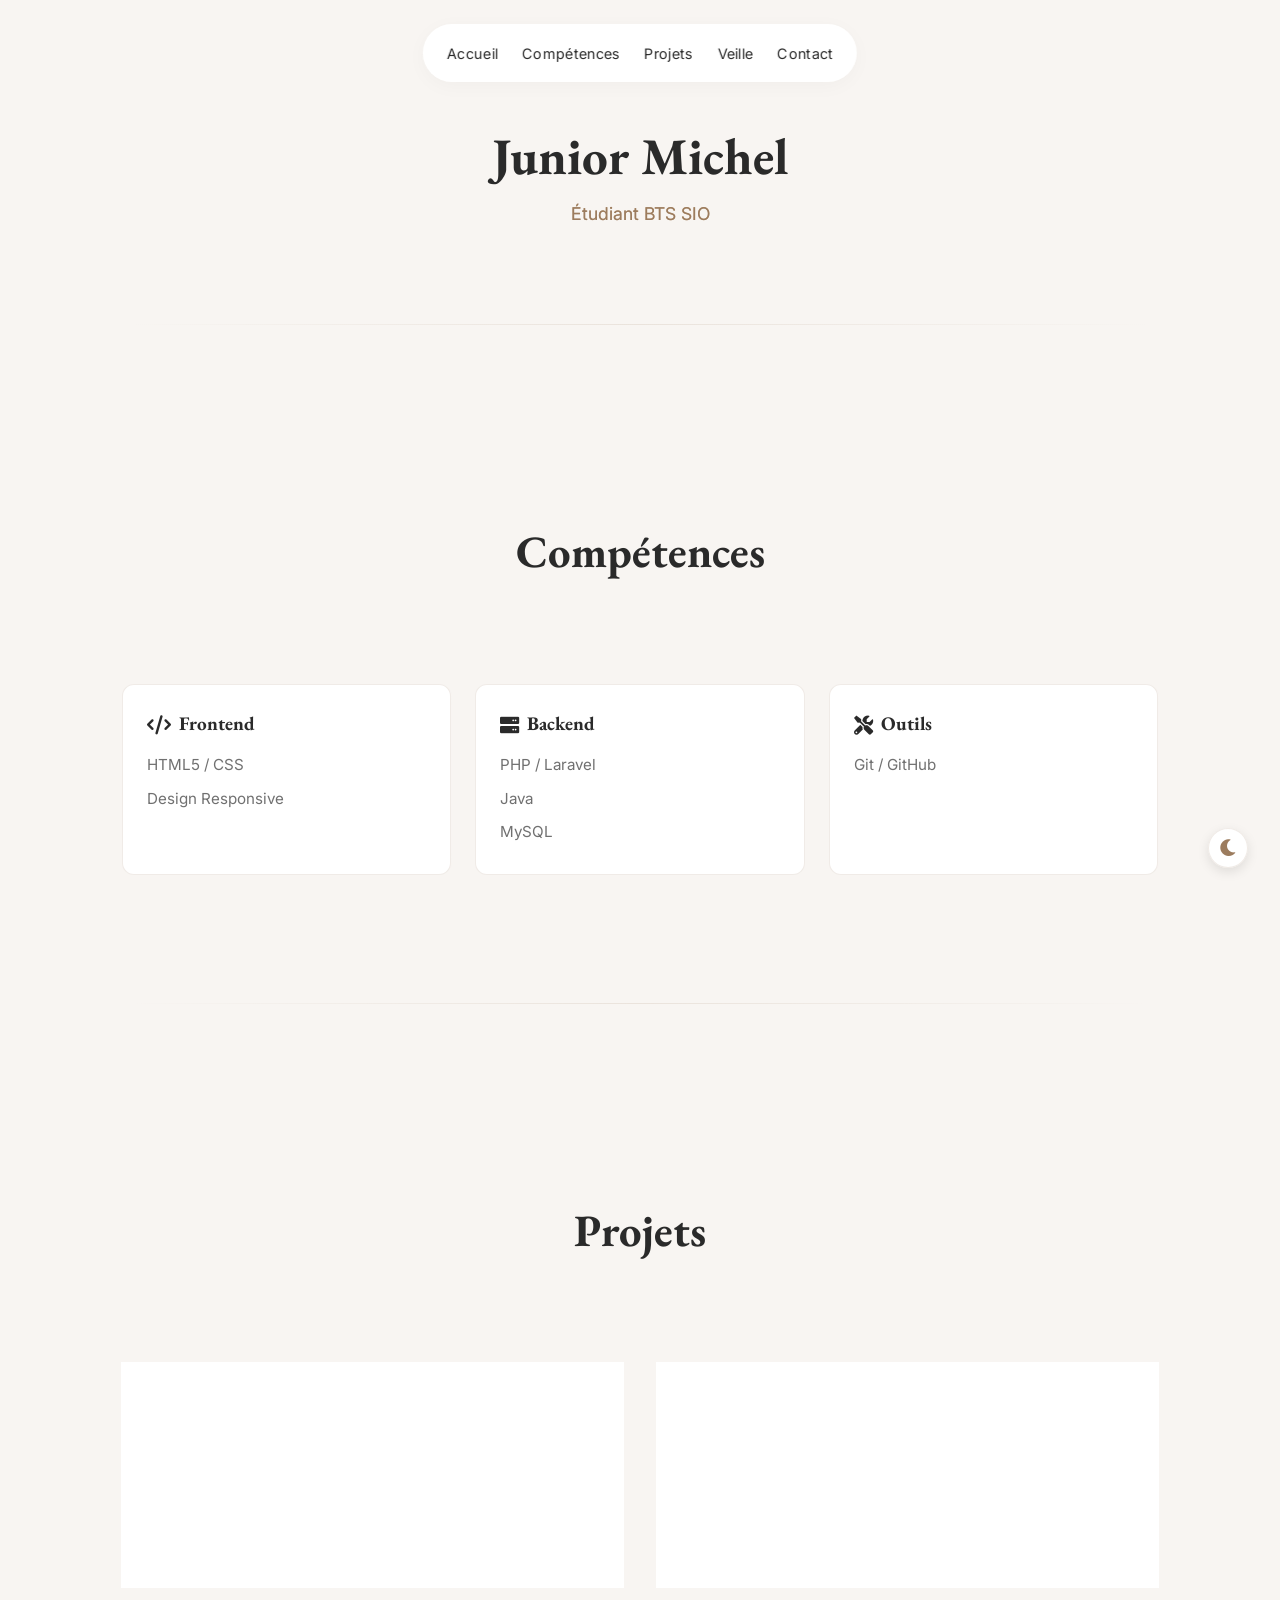
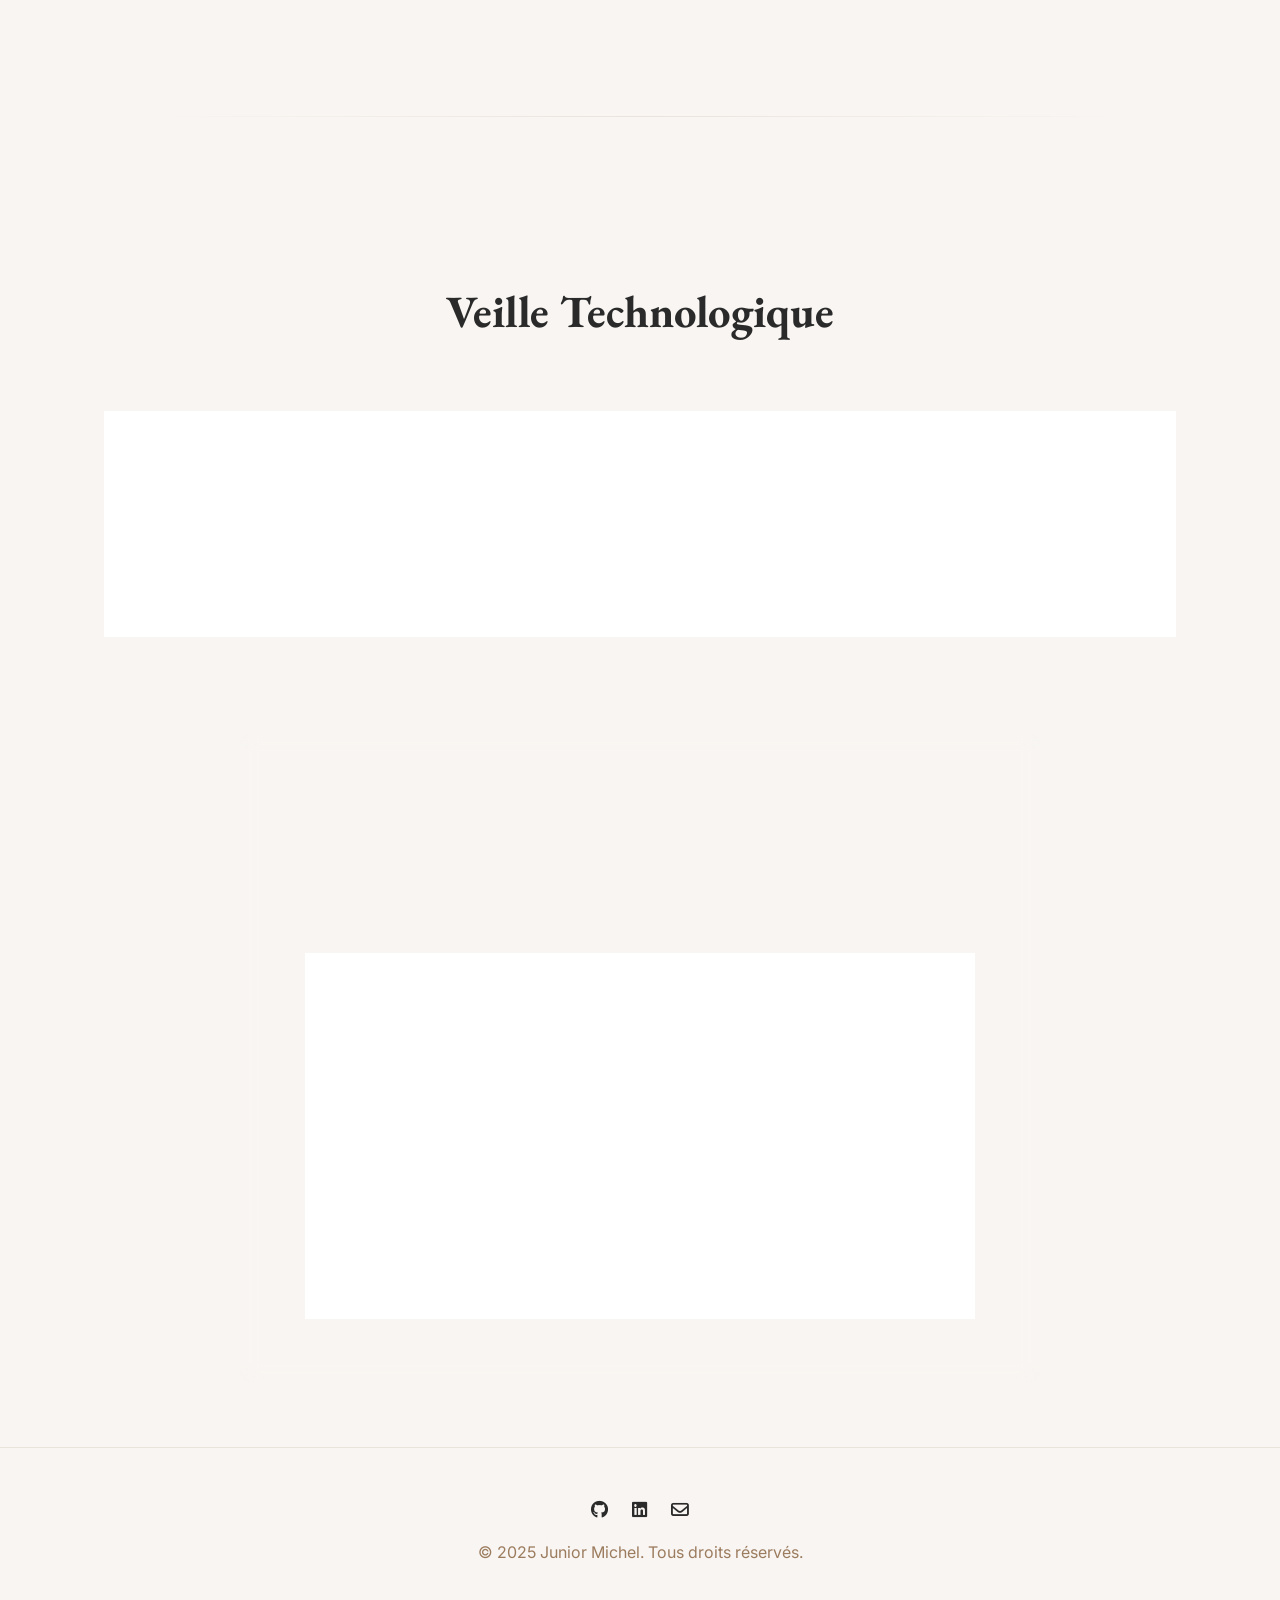
==== index.html @ 9a203e96 "amelioration mode sombre, contact et envoie de mail foncitonnel avec formspree" ====
<!DOCTYPE html>
<html lang="fr" data-theme="light">
<head>
  <meta charset="UTF-8">
  <meta name="viewport" content="width=device-width, initial-scale=1.0">
  <title>Junior Michel | Portfolio</title>
  <link href="https://fonts.googleapis.com/css2?family=EB+Garamond:wght@400;600&family=Inter:wght@300;400;600&display=swap" rel="stylesheet">
  <link rel="stylesheet" href="https://cdnjs.cloudflare.com/ajax/libs/font-awesome/6.0.0/css/all.min.css">
  <link rel="stylesheet" href="styles.css">
</head>
<body>
  <button class="theme-toggle" onclick="toggleTheme()"> <!-- dark mode -->
    <i class="fas fa-moon"></i>
  </button>

  <nav class="nav-glass">
    <a href="#accueil">Accueil</a>
    <a href="#competences">Compétences</a>
    <a href="#projets">Projets</a>
    <a href="#veille">Veille
    </a>
    <a href="#contact">Contact</a>
  </nav>

  <section class="hero" id="accueil">
    <h1 class="hero-title">Junior Michel</h1>
    <p class="hero-subtitle">Étudiant BTS SIO</p>
  </section>

  <section id="competences">
    <h2 class="section-title">Compétences</h2>

    <div class="skills-grid">
      <div class="skill-card">
        <h3 class="skill-title"><i class="fas fa-code"></i> Frontend</h3>
        <ul class="skill-items">
          <li class="skill-item">HTML5 / CSS</li>
          
          <li class="skill-item">Design Responsive</li>
        </ul>
      </div>
      <div class="skill-card">
        <h3 class="skill-title"><i class="fas fa-server"></i> Backend</h3>
        <ul class="skill-items">
          <li class="skill-item">PHP / Laravel</li>
          <li class="skill-item">Java</li>
          <li class="skill-item">MySQL</li>
        </ul>
      </div>
      <div class="skill-card">
        <h3 class="skill-title"><i class="fas fa-tools"></i> Outils</h3>
        <ul class="skill-items">
          <li class="skill-item">Git / GitHub</li>
          <!-- <li class="skill-item">Figma</li> -->
          
        </ul>
      </div>
    </div>
  </section>

  <section id="projets">
    <h2 class="section-title">Projets</h2>

    <div class="projects-grid">
      <div class="project-card">
        <div class="project-header">
          <span class="project-number">01</span>
          <div class="project-tags">
            <span class="project-tag">Java</span>
            <span class="project-tag">MySQL</span>
          </div>
        </div>
        <h3 class="project-title">Gestion de Stock</h3>
        <p class="project-description">Application desktop avec interface moderne pour la gestion d'inventaire, incluant un système de reporting.</p>
      </div>
      <div class="project-card">
        <div class="project-header">
          <span class="project-number">02</span>
          <div class="project-tags">
            <span class="project-tag">Laravel</span>
            <span class="project-tag">PHP</span>
            <span class="project-tag">MySQL</span>
          </div>
        </div>
        <h3 class="project-title">Plateforme E-commerce</h3>
        <p class="project-description">Solution complète avec backoffice administrateur, système de paiement et gestion des commandes.</p>
      </div>
    </div>
  </section>

  <section id="veille">
    <h2 class="section-title">Veille Technologique</h2>
    <div class="veille-grid">
      <div class="veille-card">
        <div class="veille-header">
          <span class="veille-category">IA</span>
          <span class="veille-date">15/06/2024</span>
        </div>
        <h3 class="veille-title">L'évolution des IA génératives</h3>
        <p class="project-description">Analyse des dernières avancées...</p>
        <a href="veille.html" class="veille-link">Lire l'article →</a>
      </div>
    </div>
  </section>

  <section class="contact-section" id="contact">
    <h2>Contactez-moi</h2>
    <p>Si vous souhaitez simplement échanger ou poser une question, n'hésitez pas à m'envoyer un message. Je vous répondrai avec plaisir.</p>
    <div class="contact-form">
      <form id="myForm" action="https://formspree.io/f/xrbelnwk" method="POST">
        <div class="form-group">
          <input type="text" name="name" class="form-input" placeholder="Nom complet" required>
        </div>
        <div class="form-group">
          <input type="email" name="_replyto" class="form-input" placeholder="Adresse email" required>
        </div>
        <div class="form-group">
          <textarea class="form-input" name="message" rows="4" placeholder="Votre message" required></textarea>
        </div>
        <input type="hidden" name="_subject" value="Nouveau message depuis le portfolio">
        <button type="submit" class="submit-btn">Envoyer le message</button>
      </form>
      <div id="form-status" class="form-status"></div>
    </div>
  </section>

  <footer>
    <div class="social-links">
      <a href="#"><i class="fab fa-github"></i></a>
      <a href="#"><i class="fab fa-linkedin"></i></a>
      <a href="#"><i class="far fa-envelope"></i></a>
    </div>
    <p style="color: var(--accent); margin-top: 1rem;">&copy; 2025 Junior Michel. Tous droits réservés.</p>
  </footer>

  <script>
    // Gestion du thème
    function toggleTheme() {
      const html = document.documentElement;
      const theme = html.getAttribute('data-theme') === 'dark' ? 'light' : 'dark';
      html.setAttribute('data-theme', theme);
      localStorage.setItem('theme', theme);
      const icon = document.querySelector('.theme-toggle i');
      icon.className = theme === 'dark' ? 'fas fa-sun' : 'fas fa-moon';
    }

    function loadTheme() {
      const savedTheme = localStorage.getItem('theme') || 'light';
      const prefersDark = window.matchMedia('(prefers-color-scheme: dark)').matches;
      const theme = savedTheme || (prefersDark ? 'dark' : 'light');
      document.documentElement.setAttribute('data-theme', theme);
      const icon = document.querySelector('.theme-toggle i');
      icon.className = theme === 'dark' ? 'fas fa-sun' : 'fas fa-moon';
    }

    loadTheme();

    // Animations au scroll
    const observer = new IntersectionObserver((entries) => {
      entries.forEach(entry => {
        if (entry.isIntersecting) {
          entry.target.style.opacity = 1;
          entry.target.style.transform = 'translateY(0)';
        }
      });
    });

    document.querySelectorAll('.skill-card, .project-card').forEach((el) => {
      el.style.opacity = 0;
      el.style.transform = 'translateY(20px)';
      el.style.transition = 'all 0.4s ease-out';
      observer.observe(el);
    });

    // Navigation fluide
    document.querySelectorAll('a[href^="#"]').forEach(anchor => {
      anchor.addEventListener('click', function (e) {
        e.preventDefault();
        document.querySelector(this.getAttribute('href')).scrollIntoView({
          behavior: 'smooth'
        });
      });
    });


    // Mail 
    const form = document.getElementById('myForm');
    const formStatus = document.getElementById('form-status');

    form.addEventListener('submit', async (e) => {
      e.preventDefault();
      
      const submitBtn = form.querySelector('button[type="submit"]');
      submitBtn.disabled = true;
      submitBtn.textContent = 'Envoi en cours...';

      try {
        const response = await fetch(form.action, {
          method: 'POST',
          body: new FormData(form),
          headers: {
            'Accept': 'application/json'
          }
        });

        if (response.ok) {
          form.reset();
          formStatus.textContent = 'Message envoyé avec succès !';
          formStatus.classList.add('success');
          setTimeout(() => formStatus.classList.remove('success'), 3000);
        } else {
          throw new Error('Erreur lors de l\'envoi');
        }
      } catch (error) {
        formStatus.textContent = 'Une erreur est survenue. Veuillez réessayer.';
        formStatus.classList.add('error');
        setTimeout(() => formStatus.classList.remove('error'), 3000);
      } finally {
        submitBtn.disabled = false;
        submitBtn.textContent = 'Envoyer le message';
      }
    });
  </script>
</body>
</html>
---- styles.css ----
/* ======================= */
/*      Variables          */
/* ======================= */
:root {
    /* Light Theme révisé */
    --bg: #f8f5f2;                   /* Fond plus chaud */
    --text: #2a2a2a;                 /* Texte plus contrasté */
    --accent: #9c7c5e;               /* Accent plus profond */
    --secondary: #4a6fa5;            /* Nouvelle couleur secondaire */
    --card-bg: rgba(255, 255, 255, 0.98); /* Fond plus opaque */
    --border: rgba(156, 124, 94, 0.15); /* Bordures accent */
    
    --text-muted: rgba(51, 51, 51, 0.7);  /* Texte atténué */

    /* Nouveaux dégradés basés sur vos couleurs */
    --accent-light: #d4b999; /* +20% luminosité */
    --accent-dark: #9c7c5e;  /* -20% luminosité */
    --bg-gradient-light: linear-gradient(145deg, #FAF9F7 0%, #f3f0eb 100%);
    --bg-gradient-dark: linear-gradient(145deg, #1C1C1C 0%, #242424 100%);
    
    /* Dark Theme */
    --bg-dark: #121212;
    --text-dark: #f0f0f0;
    --accent-dark: #ffb300;          /* Or plus vibrant */
    --secondary-dark: #26a69a;       /* Teal pour contraste */
    --card-bg-dark: rgba(30, 30, 30, 0.98);
    --border-dark: rgba(255, 179, 0, 0.15);

    --text-muted-dark: rgba(245, 245, 245, 0.7);
  }

  [data-theme="dark"] {
    --bg: var(--bg-dark);
    --text: var(--text-dark);
    --accent: var(--accent-dark);
    --card-bg: var(--card-bg-dark);
    --border: var(--border-dark);
    --text-muted: var(--text-muted-dark);

    --accent-light: #ffb733; /* Variation claire pour le dark mode */
  --accent-dark: #c68500;  /* Variation foncée pour le dark mode */
  }

  * {
    margin: 0;
    padding: 0;
    box-sizing: border-box;
    transition: background 0.3s ease, color 0.2s ease, border 0.3s ease;
  }

  body {
    background: var(--bg);
    color: var(--text);
    font-family: 'Inter', sans-serif;
    line-height: 1.6;
  }

  /* Amélioration des cartes et formulaires */
  .skill-card, .project-card, .contact-form {
    background: var(--card-bg);
    border: 1px solid var(--border);
    backdrop-filter: blur(12px);
    position: relative;
    overflow: hidden;
  }

  .skill-card::before, .project-card::before {
    content: '';
    position: absolute;
    top: 0;
    left: -100%;
    width: 200%;
    height: 100%;
    background: linear-gradient(90deg, transparent, rgba(255, 255, 255, 0.05), transparent);
    transition: 0.6s;
    z-index: 1;
  }

  .skill-card:hover::before, .project-card:hover::before {
    left: 100%;
  }

  /* Navigation */
  .nav-glass {
    background: linear-gradient(
      135deg, 
      rgba(255, 255, 255, 0.95) 0%, 
      rgba(245, 243, 240, 0.95) 100%
    );
    
    position: fixed;
    top: 1.5rem;
    left: 50%;
    transform: translateX(-50%);
    padding: 0.8rem 1.5rem;
    background: var(--card-bg);
    backdrop-filter: blur(20px);  /* Blur renforcé */
    border-radius: 50px;
    z-index: 1000;
    box-shadow: 0 4px 20px rgba(0, 0, 0, 0.03);
    border: 1px solid rgba(var(--accent-rgb), 0.1);
    display: flex;
    gap: 1.5rem;

  }

  [data-theme="dark"] .nav-glass {
  background: linear-gradient(
    135deg, 
    rgba(40, 40, 40, 0.95) 0%, 
    rgba(30, 30, 30, 0.95) 100%
  );
}

  .nav-glass a {
    color: var(--text);
    text-decoration: none;
    font-size: 0.9rem;
    letter-spacing: 0.3px;
    padding: 0.3rem 0;
    position: relative;
  }

  .nav-glass a::after {
    content: '';
    position: absolute;
    bottom: 0;
    left: 0;
    width: 0;
    height: 1px;
    background: var(--accent);
    transition: width 0.3s ease;
  }

  .nav-glass a:hover::after {
    width: 100%;
  }

  /* Theme Toggle */
  .theme-toggle {
    position: fixed;
    bottom: 2rem;
    right: 2rem;
    width: 40px;
    height: 40px;
    border-radius: 50%;
    background: var(--card-bg);
    border: 1px solid var(--border);
    cursor: pointer;
    display: flex;
    align-items: center;
    justify-content: center;
    box-shadow: 0 4px 12px rgba(0, 0, 0, 0.1);
    z-index: 1000;
    backdrop-filter: blur(5px);  /* Blur sur le bouton */
  }

  .theme-toggle i {
    font-size: 1.2rem;
    color: var(--accent);
  }

  /* Hero Section */
  .hero {
    padding: 8rem 5% 4rem;
    text-align: center;
    max-width: 1200px;
    margin: 0 auto;
  }

  .hero-title {
    font-family: 'EB Garamond', serif;
    font-size: 3.2rem;
    margin-bottom: 1rem;
    line-height: 1.1;
    color: var(--text);
  }

  .hero-subtitle {

    background: linear-gradient(45deg, var(--accent), var(--accent-light));
    -webkit-background-clip: text;
    background-clip: text;
    color: transparent;

    font-size: 1.1rem;
    color: var(--accent);
    max-width: 600px;
    margin: 0 auto 2rem;
  }

  /* Skills Grid */
  .skills-grid {
    display: grid;
    grid-template-columns: repeat(auto-fit, minmax(200px, 1fr));
    gap: 1.5rem;
    padding: 2rem 5%;
    max-width: 1200px;
    margin: 0 auto;
  }

  .skill-card {
    padding: 1.5rem;
    border-radius: 12px;
    transition: transform 0.2s ease;
    z-index: 2;
  }

  .skill-card:hover {
    transform: translateY(-3px);
  }

  .skill-title {
    font-family: 'EB Garamond', serif;
    font-size: 1.2rem;
    margin-bottom: 0.5rem;
    display: flex;
    align-items: center;
    gap: 0.5rem;
    color: var(--text);
    position: relative;
    z-index: 2;
  }

  .skill-items {
    list-style: none;
    padding-left: 0;
  }

  .skill-item {
    font-size: 0.95rem;
    padding: 0.3rem 0;
    color: var(--text-muted);
    position: relative;
    z-index: 2;
  }

  /* Projects Grid */
  .projects-grid {
    display: grid;
    grid-template-columns: repeat(auto-fit, minmax(280px, 1fr));
    gap: 2rem;
    padding: 2rem 5%;
    max-width: 1200px;
    margin: 0 auto;
  }

  .project-card {
    border-radius: 16px;
    padding: 2rem;
    transition: transform 0.3s ease;
    z-index: 2;
  }

  .project-card:hover {
    transform: translateY(-5px);
    box-shadow: 5px 5px 15px rgba(var(--accent-rgb), 0.08),
    -5px -5px 15px rgba(255, 255, 255, 0.1);
  }

  [data-theme="dark"] .project-card:hover {
    box-shadow: 5px 5px 15px rgba(0, 0, 0, 0.3),
               -5px -5px 15px rgba(255, 255, 255, 0.05);
  }

  .project-header {
    display: flex;
    justify-content: space-between;
    align-items: center;
    margin-bottom: 1rem;
    position: relative;
    z-index: 2;
  }

  .project-number {
    font-family: 'EB Garamond', serif;
    font-size: 1.2rem;
    color: var(--accent);
  }

  .project-title {
    font-family: 'EB Garamond', serif;
    font-size: 1.4rem;
    margin-bottom: 0.5rem;
    color: var(--text);
    position: relative;
    z-index: 2;
  }

  .project-description {
    font-size: 0.95rem;
    color: var(--text-muted);
    margin-bottom: 1rem;
    line-height: 1.7;
    position: relative;
    z-index: 2;
  }

  .project-tags {
    display: flex;
    flex-wrap: wrap;
    gap: 0.5rem;
    position: relative;
    z-index: 2;
  }

  .project-tag {
    background: linear-gradient(
    to right,
    rgba(var(--accent-rgb), 0.1),
    rgba(var(--accent-rgb), 0.05)
  );
    color: var(--accent);
    padding: 0.3rem 0.8rem;
    border-radius: 20px;
    font-size: 0.8rem;
    border: 1px solid var(--border);
  }

  /* Bordure dégradée pour les projets */
  .project-card::after {
    content: '';
    position: absolute;
    inset: 0;
    border-radius: 16px;
    padding: 1px;
    background: linear-gradient(45deg, transparent, var(--accent), var(--accent-light), transparent);
    animation: gradientFlow 8s linear infinite;
    -webkit-mask: linear-gradient(#fff 0 0) content-box, linear-gradient(#fff 0 0);
    mask: linear-gradient(#fff 0 0) content-box, linear-gradient(#fff 0 0);
    -webkit-mask-composite: xor;
    mask-composite: exclude;
    pointer-events: none;
    z-index: 1;
  }

  /* Section Contact améliorée avec effet de blur supplémentaire */
  .contact-section {
    background: linear-gradient(
    145deg,
    rgba(var(--accent-rgb), 0.03),
    rgba(255, 255, 255, 0.1)
  );

    position: relative; /* Nécessaire pour le pseudo-élément */
    padding: 4rem 5%;
    max-width: 800px;
    margin: 2rem auto;
    text-align: center;
    border-radius: 12px;
    backdrop-filter: blur(8px);
    box-shadow: 0 8px 20px rgba(0, 0, 0, 0.1);
  }

  [data-theme="dark"] .contact-section {
    background: linear-gradient(
      145deg,
      rgba(var(--accent-rgb), 0.05),
      rgba(0, 0, 0, 0.1)
    );
  }
  
  /* Fond et bordure adaptés au mode clair */
  .contact-section {
    background: linear-gradient(135deg, rgba(250,249,247,0.8), rgba(250,249,247,0.5));
    border: 1px solid var(--border);
  }
  
  /* Surcharge pour le mode sombre */
  [data-theme="dark"] .contact-section {
    background: linear-gradient(135deg, rgba(28,28,28,0.8), rgba(28,28,28,0.5));
    border: 1px solid var(--border);
  }
  
  /* Pseudo-élément pour ajouter un effet de blur dynamique sur la section Contact */
  .contact-section::before {
    content: "";
    position: absolute;
    top: 0;
    left: 0;
    right: 0;
    bottom: 0;
    border-radius: inherit;
    background: linear-gradient(135deg, rgba(255,255,255,0.1), rgba(0,0,0,0.1));
    backdrop-filter: blur(4px);
    pointer-events: none;
    z-index: -1;
    animation: gradientAnimation 10s ease infinite;
  }
  
  @keyframes gradientFlow {
    0% { background-position: 0% 50%; }
    50% { background-position: 100% 50%; }
    100% { background-position: 0% 50%; }
  }

  @keyframes gradientAnimation {
    0% { background-position: 0% 50%; }
    50% { background-position: 100% 50%; }
    100% { background-position: 0% 50%; }
  }

  .contact-section h2 {
    font-family: 'EB Garamond', serif;
    font-size: 2.2rem;
    margin-bottom: 1rem;
    color: var(--text);
  }

  .contact-section p {
    font-size: 1rem;
    margin-bottom: 2rem;
    color: var(--text-muted);
  }

  .contact-form {
    padding: 2rem;
    border-radius: 12px;
  }

  .form-group {
    margin-bottom: 1.5rem;
  }

  .form-input {
    width: 100%;
    padding: 0.8rem;
    border: 1px solid var(--border);
    border-radius: 8px;
    font-size: 0.9rem;
    background: var(--bg);
    color: var(--text);
    transition: all 0.2s ease;
  }

  .form-input:focus {
    outline: none;
    border-color: var(--accent);
    box-shadow: 0 0 0 2px rgba(184, 159, 123, 0.1);
  }

  .submit-btn {
    color: var(--bg);
    padding: 0.8rem 2rem;
    border: none;
    border-radius: 25px;
    cursor: pointer;
    transition: all 0.3s ease;
  }

  .submit-btn:hover {
    background: var(--accent);
    transform: translateY(-2px);
    filter: brightness(1.1);
  }

  /* Footer */
  footer {
    padding: 3rem 5%;
    text-align: center;
    border-top: 1px solid var(--border);
    margin-top: 4rem;
  }

  .social-links {
    display: flex;
    justify-content: center;
    gap: 1.5rem;
    margin-bottom: 1rem;
  }

  .social-links a {
    color: var(--text);
    font-size: 1.1rem;
    transition: color 0.2s ease;
  }

  .social-links a:hover {
    color: var(--accent);
  }

  @media (max-width: 768px) {
    .hero-title {
      font-size: 2.5rem;
    }
    .nav-glass {
      padding: 0.6rem 1.2rem;
      gap: 1rem;
    }
    .skills-grid {
      grid-template-columns: 1fr;
    }

    
  }

  /* === Veille Technologique === */
#veille {
  padding: 4rem 5%;
  max-width: 1200px;
  margin: 0 auto;
}

.veille-grid {
  display: grid;
  grid-template-columns: repeat(auto-fit, minmax(300px, 1fr));
  gap: 2rem;
  margin-top: 2rem;
}

.veille-card {
  background: var(--card-bg);
  border-radius: 16px;
  padding: 1.5rem;
  border: 1px solid var(--border);
  backdrop-filter: blur(12px);
  transition: all 0.3s ease;
  position: relative;
  overflow: hidden;
}

.veille-card::before {
  content: '';
  position: absolute;
  top: 0;
  left: -100%;
  width: 200%;
  height: 100%;
  background: linear-gradient(
    90deg,
    transparent,
    rgba(255, 255, 255, 0.05),
    transparent
  );
  transition: 0.6s;
  z-index: 1;
}

.veille-card:hover::before {
  left: 100%;
}

.veille-card:hover {
  transform: translateY(-5px);
  box-shadow: 0 10px 30px rgba(0, 0, 0, 0.15);
}

.veille-header {
  display: flex;
  justify-content: space-between;
  align-items: center;
  margin-bottom: 1rem;
  position: relative;
  z-index: 2;
}

.veille-category {
  background: rgba(184, 159, 123, 0.1);
  color: var(--accent);
  padding: 0.3rem 0.8rem;
  border-radius: 20px;
  font-size: 0.8rem;
  border: 1px solid var(--border);
}

.veille-date {
  font-size: 0.9rem;
  color: var(--text-muted);
}

.veille-title {
  font-family: 'EB Garamond', serif;
  font-size: 1.4rem;
  margin-bottom: 0.5rem;
  color: var(--text);
}

.veille-link {
  color: var(--accent);
  text-decoration: none;
  display: inline-block;
  margin-top: 1rem;
  font-weight: 500;
  transition: all 0.2s ease;
}

.veille-link:hover {
  transform: translateX(5px);
}

/* Différences subtiles avec les projets */
.veille-card {
  border-left: 3px solid var(--accent); /* Ligne d'accentuation */
}

.veille-card::after {
  content: '📚';
  position: absolute;
  bottom: 1rem;
  right: 1rem;
  opacity: 0.3; /* Augmentation de l'opacité */
  font-size: 2rem; /* Taille augmentée */
  transition: opacity 0.3s ease; /* Animation ajoutée */
}

.veille-card:hover::after {
  opacity: 1; /* Effet au survol */
}


/* Démarcations subtiles */
section {
  padding: 6rem 5%;
  position: relative;
}

section + section::before {
  content: '';
  position: absolute;
  top: 0;
  left: 50%;
  transform: translateX(-50%);
  width: 80%;
  height: 1px;
  background: linear-gradient(
    to right,
    transparent,
    var(--border),
    transparent
  );
}


/* Titres de section centrés */
.section-title {
  font-family: 'EB Garamond', serif;
  font-size: 2.8rem;
  text-align: center;
  margin: 6rem auto 4rem; /* Centrage horizontal */
  width: fit-content; /* Largeur adaptée au contenu */
  position: relative;
  padding: 0 2rem;
  color: var(--text);
}

/* Effet de soulignement centré */
.section-title::after {
  content: '';
  position: absolute;
  bottom: -8px;
  left: 50%;
  transform: translateX(-50%); /* Centrage parfait */
  width: 0;
  height: 2px;
  background: var(--accent);
  transition: width 0.4s ease;
}

.section-title:hover::after {
  width: 100%;
}

/* Version mobile */
@media (max-width: 768px) {
  .section-title {
    font-size: 2.2rem;
    padding: 0 1rem;
    margin: 4rem auto 3rem; /* Ajustement mobile */
  }
}



.form-status {
  padding: 1rem;
  margin-top: 1rem;
  border-radius: 8px;
  display: none;
}

.form-status.success {
  display: block;
  background: rgba(46, 204, 113, 0.1);
  border: 1px solid #2ecc71;
  color: #2ecc71;
}

.form-status.error {
  display: block;
  background: rgba(231, 76, 60, 0.1);
  border: 1px solid #e74c3c;
  color: #e74c3c;
}
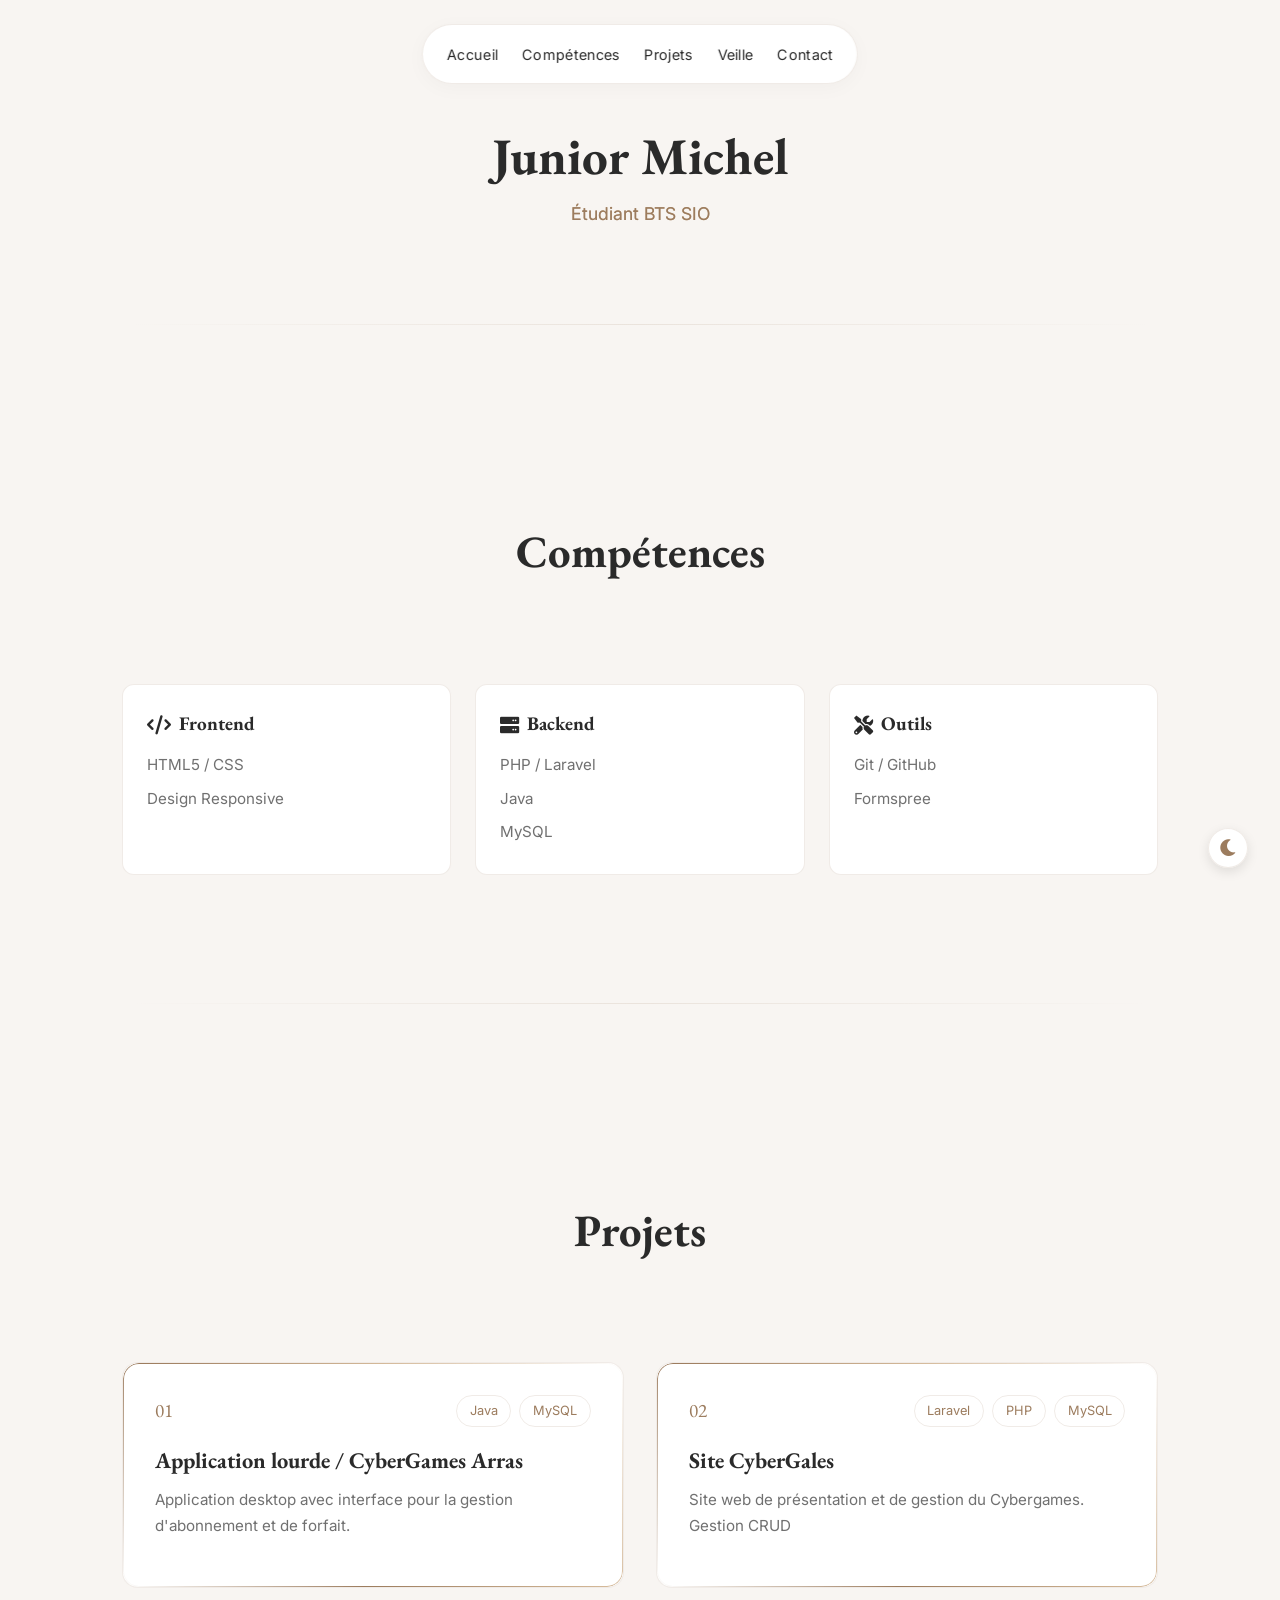
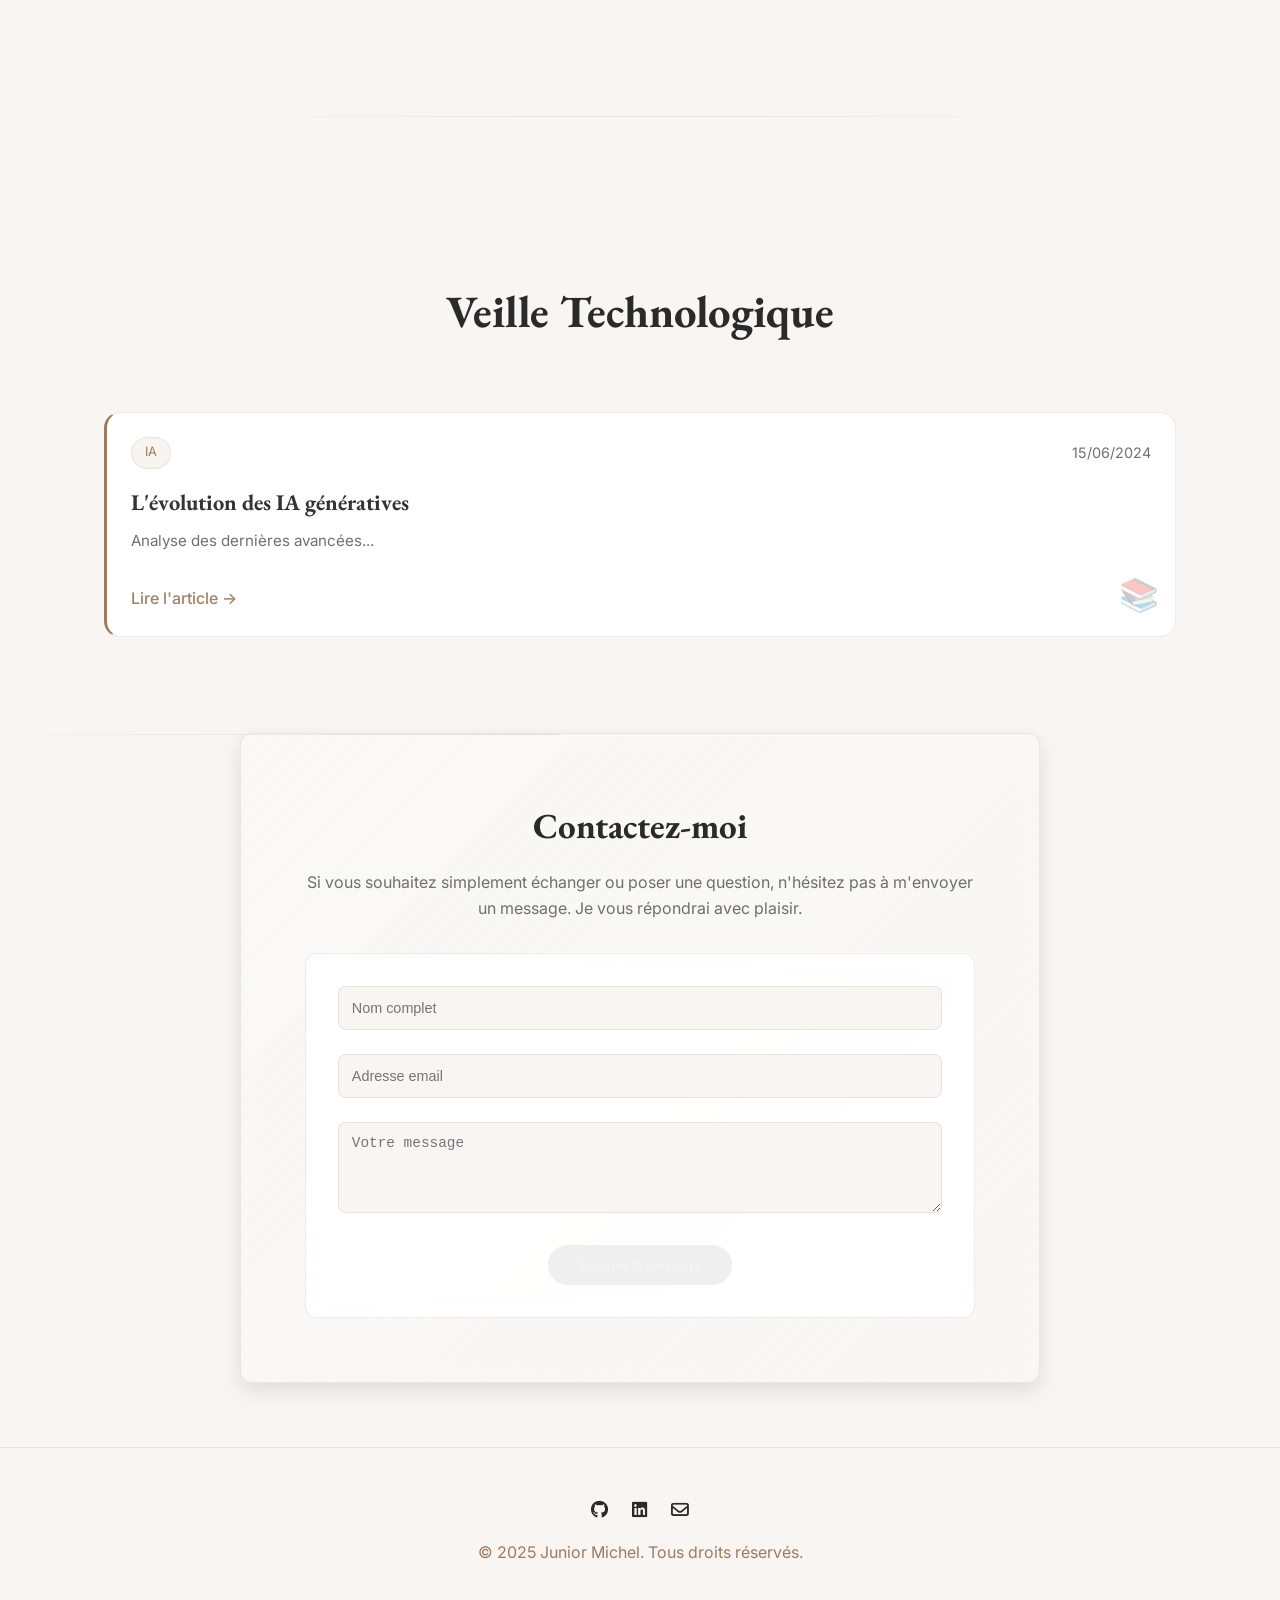
==== commit 3a4eaa1c: "creation blog, amelioration design, page veille amelioré, contact fonctionnelle 'déjà dis je crois'" ====
--- a/index.html
+++ b/index.html
@@ -6,7 +6,7 @@
   <title>Junior Michel | Portfolio</title>
   <link href="https://fonts.googleapis.com/css2?family=EB+Garamond:wght@400;600&family=Inter:wght@300;400;600&display=swap" rel="stylesheet">
   <link rel="stylesheet" href="https://cdnjs.cloudflare.com/ajax/libs/font-awesome/6.0.0/css/all.min.css">
-  <link rel="stylesheet" href="styles.css">
+  <link rel="stylesheet" href="styles/styles.css">
 </head>
 <body>
   <button class="theme-toggle" onclick="toggleTheme()"> <!-- dark mode -->
@@ -40,7 +40,7 @@
         </ul>
       </div>
       <div class="skill-card">
-        <h3 class="skill-title"><i class="fas fa-server"></i> Backend</h3>
+        <h3 class="skill-title"><i class="fas fa-server"></i>Backend</h3>
         <ul class="skill-items">
           <li class="skill-item">PHP / Laravel</li>
           <li class="skill-item">Java</li>
@@ -51,7 +51,7 @@
         <h3 class="skill-title"><i class="fas fa-tools"></i> Outils</h3>
         <ul class="skill-items">
           <li class="skill-item">Git / GitHub</li>
-          <!-- <li class="skill-item">Figma</li> -->
+          <li class="skill-item">Formspree</li> 
           
         </ul>
       </div>
@@ -70,8 +70,8 @@
             <span class="project-tag">MySQL</span>
           </div>
         </div>
-        <h3 class="project-title">Gestion de Stock</h3>
-        <p class="project-description">Application desktop avec interface moderne pour la gestion d'inventaire, incluant un système de reporting.</p>
+        <h3 class="project-title">Application lourde / CyberGames Arras</h3>
+        <p class="project-description">Application desktop avec interface pour la gestion d'abonnement et de forfait.</p>
       </div>
       <div class="project-card">
         <div class="project-header">
@@ -82,8 +82,8 @@
             <span class="project-tag">MySQL</span>
           </div>
         </div>
-        <h3 class="project-title">Plateforme E-commerce</h3>
-        <p class="project-description">Solution complète avec backoffice administrateur, système de paiement et gestion des commandes.</p>
+        <h3 class="project-title">Site CyberGales</h3>
+        <p class="project-description">Site web de présentation et de gestion du Cybergames. Gestion CRUD</p>
       </div>
     </div>
   </section>
--- a/styles/styles.css
+++ b/styles/styles.css
@@ -0,0 +1,693 @@
+/* ======================= */
+/*      Variables          */
+/* ======================= */
+:root {
+    /* Light Theme révisé */
+    --bg: #f8f5f2;                   /* Fond plus chaud */
+    --text: #2a2a2a;                 /* Texte plus contrasté */
+    --accent: #9c7c5e;               /* Accent plus profond */
+    --secondary: #4a6fa5;            /* Nouvelle couleur secondaire */
+    --card-bg: rgba(255, 255, 255, 0.98); /* Fond plus opaque */
+    --border: rgba(156, 124, 94, 0.15); /* Bordures accent */
+    
+    --text-muted: rgba(51, 51, 51, 0.7);  /* Texte atténué */
+
+    /* Nouveaux dégradés basés sur vos couleurs */
+    --accent-light: #d4b999; /* +20% luminosité */
+    --accent-dark: #9c7c5e;  /* -20% luminosité */
+    --bg-gradient-light: linear-gradient(145deg, #FAF9F7 0%, #f3f0eb 100%);
+    --bg-gradient-dark: linear-gradient(145deg, #1C1C1C 0%, #242424 100%);
+    
+    /* Dark Theme */
+    --bg-dark: #121212;
+    --text-dark: #f0f0f0;
+    --accent-dark: #ffb300;          /* Or plus vibrant */
+    --secondary-dark: #26a69a;       /* Teal pour contraste */
+    --card-bg-dark: rgba(30, 30, 30, 0.98);
+    --border-dark: rgba(255, 179, 0, 0.15);
+
+    --text-muted-dark: rgba(245, 245, 245, 0.7);
+  }
+
+  [data-theme="dark"] {
+    --bg: var(--bg-dark);
+    --text: var(--text-dark);
+    --accent: var(--accent-dark);
+    --card-bg: var(--card-bg-dark);
+    --border: var(--border-dark);
+    --text-muted: var(--text-muted-dark);
+
+    --accent-light: #ffb733; /* Variation claire pour le dark mode */
+  --accent-dark: #c68500;  /* Variation foncée pour le dark mode */
+  }
+
+  * {
+    margin: 0;
+    padding: 0;
+    box-sizing: border-box;
+    transition: background 0.3s ease, color 0.2s ease, border 0.3s ease;
+  }
+
+  body {
+    background: var(--bg);
+    color: var(--text);
+    font-family: 'Inter', sans-serif;
+    line-height: 1.6;
+  }
+
+  /* Amélioration des cartes et formulaires */
+  .skill-card, .project-card, .contact-form {
+    background: var(--card-bg);
+    border: 1px solid var(--border);
+    backdrop-filter: blur(12px);
+    position: relative;
+    overflow: hidden;
+  }
+
+  .skill-card::before, .project-card::before {
+    content: '';
+    position: absolute;
+    top: 0;
+    left: -100%;
+    width: 200%;
+    height: 100%;
+    background: linear-gradient(90deg, transparent, rgba(255, 255, 255, 0.05), transparent);
+    transition: 0.6s;
+    z-index: 1;
+  }
+
+  .skill-card:hover::before, .project-card:hover::before {
+    left: 100%;
+  }
+
+  /* Navigation */
+  .nav-glass {
+    background: linear-gradient(
+      135deg, 
+      rgba(255, 255, 255, 0.95) 0%, 
+      rgba(245, 243, 240, 0.95) 100%
+    );
+    
+    position: fixed;
+    top: 1.5rem;
+    left: 50%;
+    transform: translateX(-50%);
+    padding: 0.8rem 1.5rem;
+    background: var(--card-bg);
+    backdrop-filter: blur(20px);  /* Blur renforcé */
+    border-radius: 50px;
+    z-index: 1000;
+    box-shadow: 0 4px 20px rgba(0, 0, 0, 0.03);
+    border: 1px solid var(--border);
+    display: flex;
+    gap: 1.5rem;
+
+  }
+
+  [data-theme="dark"] .nav-glass {
+  background: linear-gradient(
+    135deg, 
+    rgba(40, 40, 40, 0.95) 0%, 
+    rgba(30, 30, 30, 0.95) 100%
+  );
+}
+
+  .nav-glass a {
+    color: var(--text);
+    text-decoration: none;
+    font-size: 0.9rem;
+    letter-spacing: 0.3px;
+    padding: 0.3rem 0;
+    position: relative;
+  }
+
+  .nav-glass a::after {
+    content: '';
+    position: absolute;
+    bottom: 0;
+    left: 0;
+    width: 0;
+    height: 1px;
+    background: var(--accent);
+    transition: width 0.3s ease;
+  }
+
+  .nav-glass a:hover::after {
+    width: 100%;
+  }
+
+  /* Theme Toggle */
+  .theme-toggle {
+    position: fixed;
+    bottom: 2rem;
+    right: 2rem;
+    width: 40px;
+    height: 40px;
+    border-radius: 50%;
+    background: var(--card-bg);
+    border: 1px solid var(--border);
+    cursor: pointer;
+    display: flex;
+    align-items: center;
+    justify-content: center;
+    box-shadow: 0 4px 12px rgba(0, 0, 0, 0.1);
+    z-index: 1000;
+    backdrop-filter: blur(5px);  /* Blur sur le bouton */
+  }
+
+  .theme-toggle i {
+    font-size: 1.2rem;
+    color: var(--accent);
+  }
+
+  /* Hero Section */
+  .hero {
+    padding: 8rem 5% 4rem;
+    text-align: center;
+    max-width: 1200px;
+    margin: 0 auto;
+  }
+
+  .hero-title {
+    font-family: 'EB Garamond', serif;
+    font-size: 3.2rem;
+    margin-bottom: 1rem;
+    line-height: 1.1;
+    color: var(--text);
+  }
+
+  .hero-subtitle {
+
+    background: linear-gradient(45deg, var(--accent), var(--accent-light));
+    -webkit-background-clip: text;
+    background-clip: text;
+    color: transparent;
+
+    font-size: 1.1rem;
+    color: var(--accent);
+    max-width: 600px;
+    margin: 0 auto 2rem;
+  }
+
+  /* Skills Grid */
+  .skills-grid {
+    display: grid;
+    grid-template-columns: repeat(auto-fit, minmax(200px, 1fr));
+    gap: 1.5rem;
+    padding: 2rem 5%;
+    max-width: 1200px;
+    margin: 0 auto;
+  }
+
+  .skill-card {
+    padding: 1.5rem;
+    border-radius: 12px;
+    transition: transform 0.2s ease;
+    z-index: 2;
+  }
+
+  .skill-card:hover {
+    transform: translateY(-3px);
+  }
+
+  .skill-title {
+    font-family: 'EB Garamond', serif;
+    font-size: 1.2rem;
+    margin-bottom: 0.5rem;
+    display: flex;
+    align-items: center;
+    gap: 0.5rem;
+    color: var(--text);
+    position: relative;
+    z-index: 2;
+  }
+
+  .skill-items {
+    list-style: none;
+    padding-left: 0;
+  }
+
+  .skill-item {
+    font-size: 0.95rem;
+    padding: 0.3rem 0;
+    color: var(--text-muted);
+    position: relative;
+    z-index: 2;
+  }
+
+  /* Projects Grid */
+  .projects-grid {
+    display: grid;
+    grid-template-columns: repeat(auto-fit, minmax(280px, 1fr));
+    gap: 2rem;
+    padding: 2rem 5%;
+    max-width: 1200px;
+    margin: 0 auto;
+  }
+
+  .project-card {
+    border-radius: 16px;
+    padding: 2rem;
+    transition: transform 0.3s ease;
+    z-index: 2;
+  }
+
+  .project-card:hover {
+    transform: translateY(-5px);
+    box-shadow: 5px 5px 15px rgba(var(--accent-rgb), 0.08),
+    -5px -5px 15px rgba(255, 255, 255, 0.1);
+  }
+
+  [data-theme="dark"] .project-card:hover {
+    box-shadow: 5px 5px 15px rgba(0, 0, 0, 0.3),
+               -5px -5px 15px rgba(255, 255, 255, 0.05);
+  }
+
+  .project-header {
+    display: flex;
+    justify-content: space-between;
+    align-items: center;
+    margin-bottom: 1rem;
+    position: relative;
+    z-index: 2;
+  }
+
+  .project-number {
+    font-family: 'EB Garamond', serif;
+    font-size: 1.2rem;
+    color: var(--accent);
+  }
+
+  .project-title {
+    font-family: 'EB Garamond', serif;
+    font-size: 1.4rem;
+    margin-bottom: 0.5rem;
+    color: var(--text);
+    position: relative;
+    z-index: 2;
+  }
+
+  .project-description {
+    font-size: 0.95rem;
+    color: var(--text-muted);
+    margin-bottom: 1rem;
+    line-height: 1.7;
+    position: relative;
+    z-index: 2;
+  }
+
+  .project-tags {
+    display: flex;
+    flex-wrap: wrap;
+    gap: 0.5rem;
+    position: relative;
+    z-index: 2;
+  }
+
+  .project-tag {
+    background: linear-gradient(
+    to right,
+    rgba(var(--accent-rgb), 0.1),
+    rgba(var(--accent-rgb), 0.05)
+  );
+    color: var(--accent);
+    padding: 0.3rem 0.8rem;
+    border-radius: 20px;
+    font-size: 0.8rem;
+    border: 1px solid var(--border);
+  }
+
+  /* Bordure dégradée pour les projets */
+  .project-card::after {
+    content: '';
+    position: absolute;
+    inset: 0;
+    border-radius: 16px;
+    padding: 1px;
+    background: linear-gradient(45deg, transparent, var(--accent), var(--accent-light), transparent);
+    animation: gradientFlow 8s linear infinite;
+    -webkit-mask: linear-gradient(#fff 0 0) content-box, linear-gradient(#fff 0 0);
+    mask: linear-gradient(#fff 0 0) content-box, linear-gradient(#fff 0 0);
+    -webkit-mask-composite: xor;
+    mask-composite: exclude;
+    pointer-events: none;
+    z-index: 1;
+  }
+
+  /* Section Contact améliorée avec effet de blur supplémentaire */
+  .contact-section {
+    background: linear-gradient(
+    145deg,
+    rgba(var(--accent-rgb), 0.03),
+    rgba(255, 255, 255, 0.1)
+  );
+
+    position: relative; /* Nécessaire pour le pseudo-élément */
+    padding: 4rem 5%;
+    max-width: 800px;
+    margin: 2rem auto;
+    text-align: center;
+    border-radius: 12px;
+    backdrop-filter: blur(8px);
+    box-shadow: 0 8px 20px rgba(0, 0, 0, 0.1);
+  }
+
+  [data-theme="dark"] .contact-section {
+    background: linear-gradient(
+      145deg,
+      rgba(var(--accent-rgb), 0.05),
+      rgba(0, 0, 0, 0.1)
+    );
+  }
+  
+  /* Fond et bordure adaptés au mode clair */
+  .contact-section {
+    background: linear-gradient(135deg, rgba(250,249,247,0.8), rgba(250,249,247,0.5));
+    border: 1px solid var(--border);
+  }
+  
+  /* Surcharge pour le mode sombre */
+  [data-theme="dark"] .contact-section {
+    background: linear-gradient(135deg, rgba(28,28,28,0.8), rgba(28,28,28,0.5));
+    border: 1px solid var(--border);
+  }
+  
+  /* Pseudo-élément pour ajouter un effet de blur dynamique sur la section Contact */
+  .contact-section::before {
+    content: "";
+    position: absolute;
+    top: 0;
+    left: 0;
+    right: 0;
+    bottom: 0;
+    border-radius: inherit;
+    background: linear-gradient(135deg, rgba(255,255,255,0.1), rgba(0,0,0,0.1));
+    backdrop-filter: blur(4px);
+    pointer-events: none;
+    z-index: -1;
+    animation: gradientAnimation 10s ease infinite;
+  }
+  
+  @keyframes gradientFlow {
+    0% { background-position: 0% 50%; }
+    50% { background-position: 100% 50%; }
+    100% { background-position: 0% 50%; }
+  }
+
+  @keyframes gradientAnimation {
+    0% { background-position: 0% 50%; }
+    50% { background-position: 100% 50%; }
+    100% { background-position: 0% 50%; }
+  }
+
+  .contact-section h2 {
+    font-family: 'EB Garamond', serif;
+    font-size: 2.2rem;
+    margin-bottom: 1rem;
+    color: var(--text);
+  }
+
+  .contact-section p {
+    font-size: 1rem;
+    margin-bottom: 2rem;
+    color: var(--text-muted);
+  }
+
+  .contact-form {
+    padding: 2rem;
+    border-radius: 12px;
+  }
+
+  .form-group {
+    margin-bottom: 1.5rem;
+  }
+
+  .form-input {
+    width: 100%;
+    padding: 0.8rem;
+    border: 1px solid var(--border);
+    border-radius: 8px;
+    font-size: 0.9rem;
+    background: var(--bg);
+    color: var(--text);
+    transition: all 0.2s ease;
+  }
+
+  .form-input:focus {
+    outline: none;
+    border-color: var(--accent);
+    box-shadow: 0 0 0 2px rgba(184, 159, 123, 0.1);
+  }
+
+  .submit-btn {
+    color: var(--bg);
+    padding: 0.8rem 2rem;
+    border: none;
+    border-radius: 25px;
+    cursor: pointer;
+    transition: all 0.3s ease;
+  }
+
+  .submit-btn:hover {
+    background: var(--accent);
+    transform: translateY(-2px);
+    filter: brightness(1.1);
+  }
+
+  /* Footer */
+  footer {
+    padding: 3rem 5%;
+    text-align: center;
+    border-top: 1px solid var(--border);
+    margin-top: 4rem;
+  }
+
+  .social-links {
+    display: flex;
+    justify-content: center;
+    gap: 1.5rem;
+    margin-bottom: 1rem;
+  }
+
+  .social-links a {
+    color: var(--text);
+    font-size: 1.1rem;
+    transition: color 0.2s ease;
+  }
+
+  .social-links a:hover {
+    color: var(--accent);
+  }
+
+  @media (max-width: 768px) {
+    .hero-title {
+      font-size: 2.5rem;
+    }
+    .nav-glass {
+      padding: 0.6rem 1.2rem;
+      gap: 1rem;
+    }
+    .skills-grid {
+      grid-template-columns: 1fr;
+    }
+
+    
+  }
+
+  /* === Veille Technologique === */
+#veille {
+  padding: 4rem 5%;
+  max-width: 1200px;
+  margin: 0 auto;
+}
+
+.veille-grid {
+  display: grid;
+  grid-template-columns: repeat(auto-fit, minmax(300px, 1fr));
+  gap: 2rem;
+  margin-top: 2rem;
+}
+
+.veille-card {
+  background: var(--card-bg);
+  border-radius: 16px;
+  padding: 1.5rem;
+  border: 1px solid var(--border);
+  backdrop-filter: blur(12px);
+  transition: all 0.3s ease;
+  position: relative;
+  overflow: hidden;
+}
+
+.veille-card::before {
+  content: '';
+  position: absolute;
+  top: 0;
+  left: -100%;
+  width: 200%;
+  height: 100%;
+  background: linear-gradient(
+    90deg,
+    transparent,
+    rgba(255, 255, 255, 0.05),
+    transparent
+  );
+  transition: 0.6s;
+  z-index: 1;
+}
+
+.veille-card:hover::before {
+  left: 100%;
+}
+
+.veille-card:hover {
+  transform: translateY(-5px);
+  box-shadow: 0 10px 30px rgba(0, 0, 0, 0.15);
+}
+
+.veille-header {
+  display: flex;
+  justify-content: space-between;
+  align-items: center;
+  margin-bottom: 1rem;
+  position: relative;
+  z-index: 2;
+}
+
+.veille-category {
+  background: rgba(184, 159, 123, 0.1);
+  color: var(--accent);
+  padding: 0.3rem 0.8rem;
+  border-radius: 20px;
+  font-size: 0.8rem;
+  border: 1px solid var(--border);
+}
+
+.veille-date {
+  font-size: 0.9rem;
+  color: var(--text-muted);
+}
+
+.veille-title {
+  font-family: 'EB Garamond', serif;
+  font-size: 1.4rem;
+  margin-bottom: 0.5rem;
+  color: var(--text);
+}
+
+.veille-link {
+  color: var(--accent);
+  text-decoration: none;
+  display: inline-block;
+  margin-top: 1rem;
+  font-weight: 500;
+  transition: all 0.2s ease;
+}
+
+.veille-link:hover {
+  transform: translateX(5px);
+}
+
+/* Différences subtiles avec les projets */
+.veille-card {
+  border-left: 3px solid var(--accent); /* Ligne d'accentuation */
+}
+
+.veille-card::after {
+  content: '📚';
+  position: absolute;
+  bottom: 1rem;
+  right: 1rem;
+  opacity: 0.3; /* Augmentation de l'opacité */
+  font-size: 2rem; /* Taille augmentée */
+  transition: opacity 0.3s ease; /* Animation ajoutée */
+}
+
+.veille-card:hover::after {
+  opacity: 1; /* Effet au survol */
+}
+
+
+/* Démarcations subtiles */
+section {
+  padding: 6rem 5%;
+  position: relative;
+}
+
+section + section::before {
+  content: '';
+  position: absolute;
+  top: 0;
+  left: 50%;
+  transform: translateX(-50%);
+  width: 80%;
+  height: 1px;
+  background: linear-gradient(
+    to right,
+    transparent,
+    var(--border),
+    transparent
+  );
+}
+
+
+/* Titres de section centrés */
+.section-title {
+  font-family: 'EB Garamond', serif;
+  font-size: 2.8rem;
+  text-align: center;
+  margin: 6rem auto 4rem; /* Centrage horizontal */
+  width: fit-content; /* Largeur adaptée au contenu */
+  position: relative;
+  padding: 0 2rem;
+  color: var(--text);
+}
+
+/* Effet de soulignement centré */
+.section-title::after {
+  content: '';
+  position: absolute;
+  bottom: -8px;
+  left: 50%;
+  transform: translateX(-50%); /* Centrage parfait */
+  width: 0;
+  height: 2px;
+  background: var(--accent);
+  transition: width 0.4s ease;
+}
+
+.section-title:hover::after {
+  width: 100%;
+}
+
+/* Version mobile */
+@media (max-width: 768px) {
+  .section-title {
+    font-size: 2.2rem;
+    padding: 0 1rem;
+    margin: 4rem auto 3rem; /* Ajustement mobile */
+  }
+}
+
+
+
+.form-status {
+  padding: 1rem;
+  margin-top: 1rem;
+  border-radius: 8px;
+  display: none;
+}
+
+.form-status.success {
+  display: block;
+  background: rgba(46, 204, 113, 0.1);
+  border: 1px solid #2ecc71;
+  color: #2ecc71;
+}
+
+.form-status.error {
+  display: block;
+  background: rgba(231, 76, 60, 0.1);
+  border: 1px solid #e74c3c;
+  color: #e74c3c;
+}
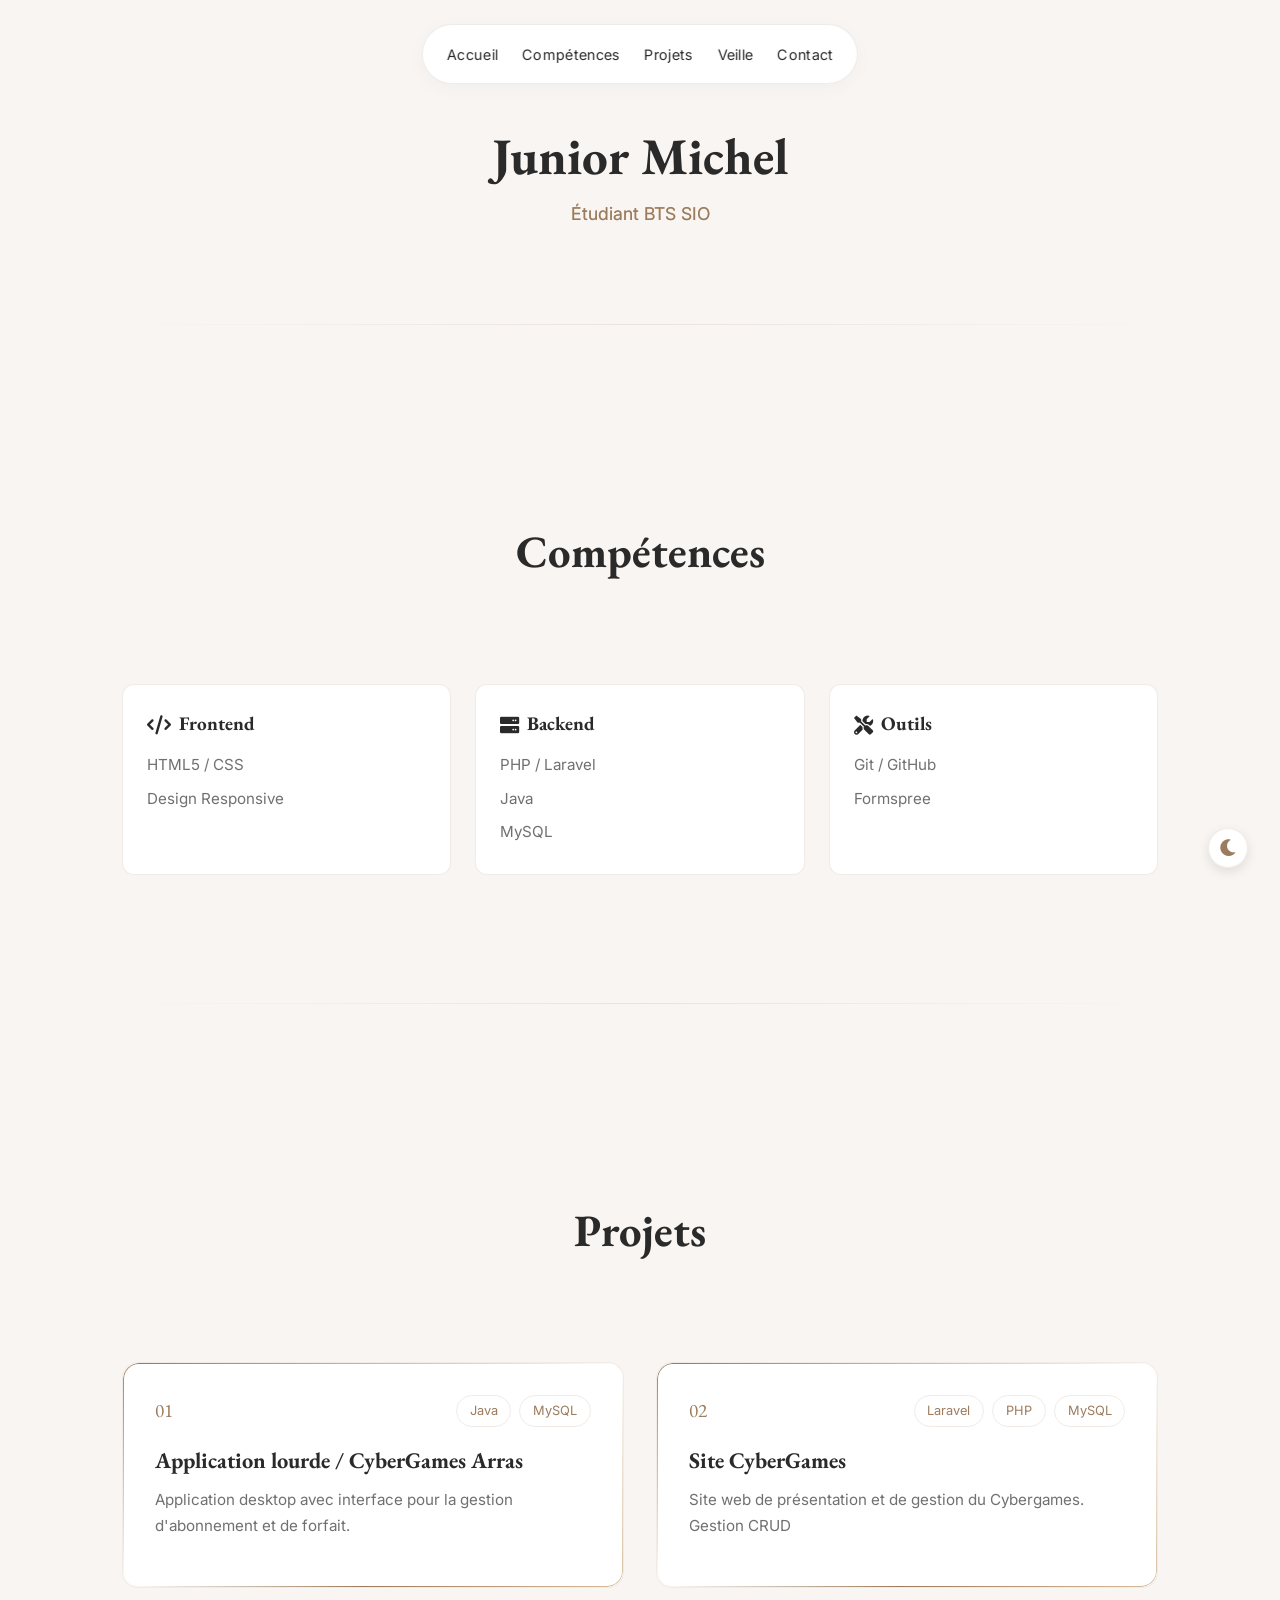
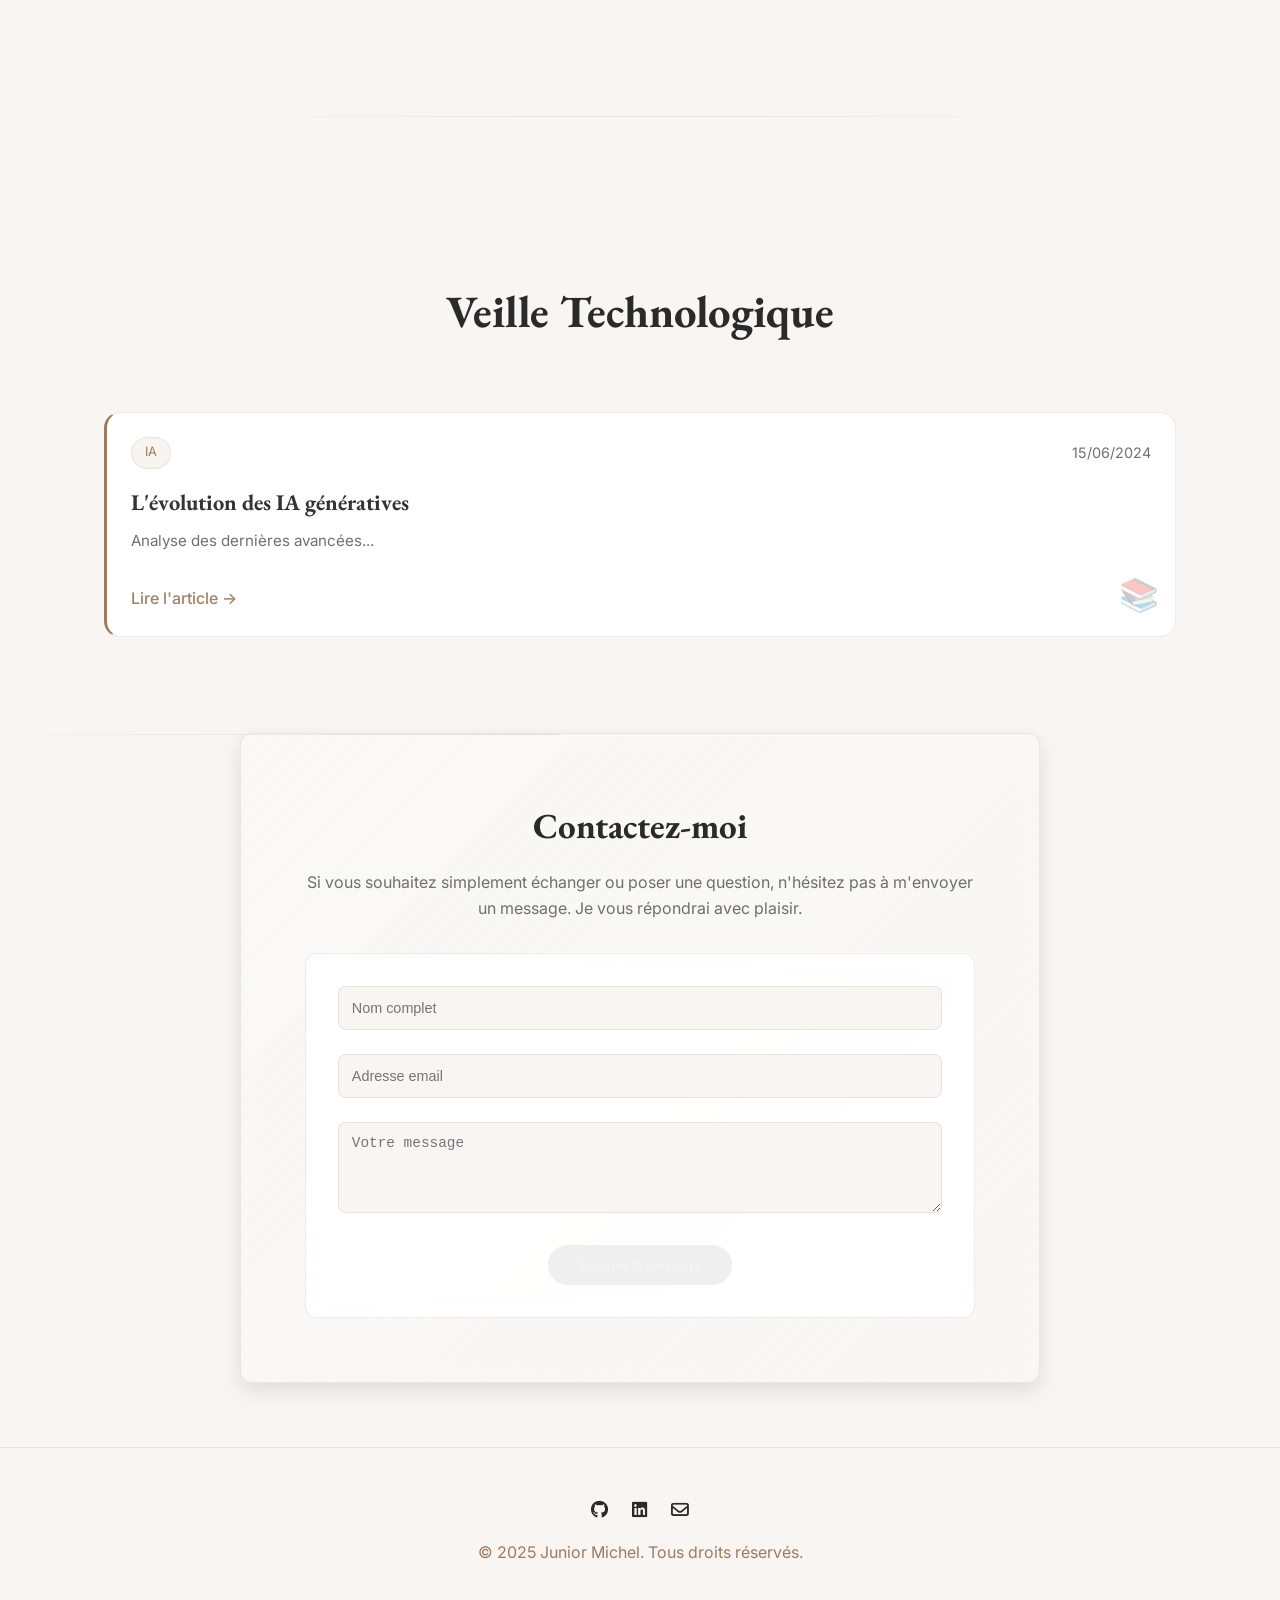
==== commit 6ebd4873: "Modificartion des articles pour un nouveau diseign plus stable et mieux (sommaire)" ====
--- a/index.html
+++ b/index.html
@@ -82,7 +82,7 @@
             <span class="project-tag">MySQL</span>
           </div>
         </div>
-        <h3 class="project-title">Site CyberGales</h3>
+        <h3 class="project-title">Site CyberGames</h3>
         <p class="project-description">Site web de présentation et de gestion du Cybergames. Gestion CRUD</p>
       </div>
     </div>
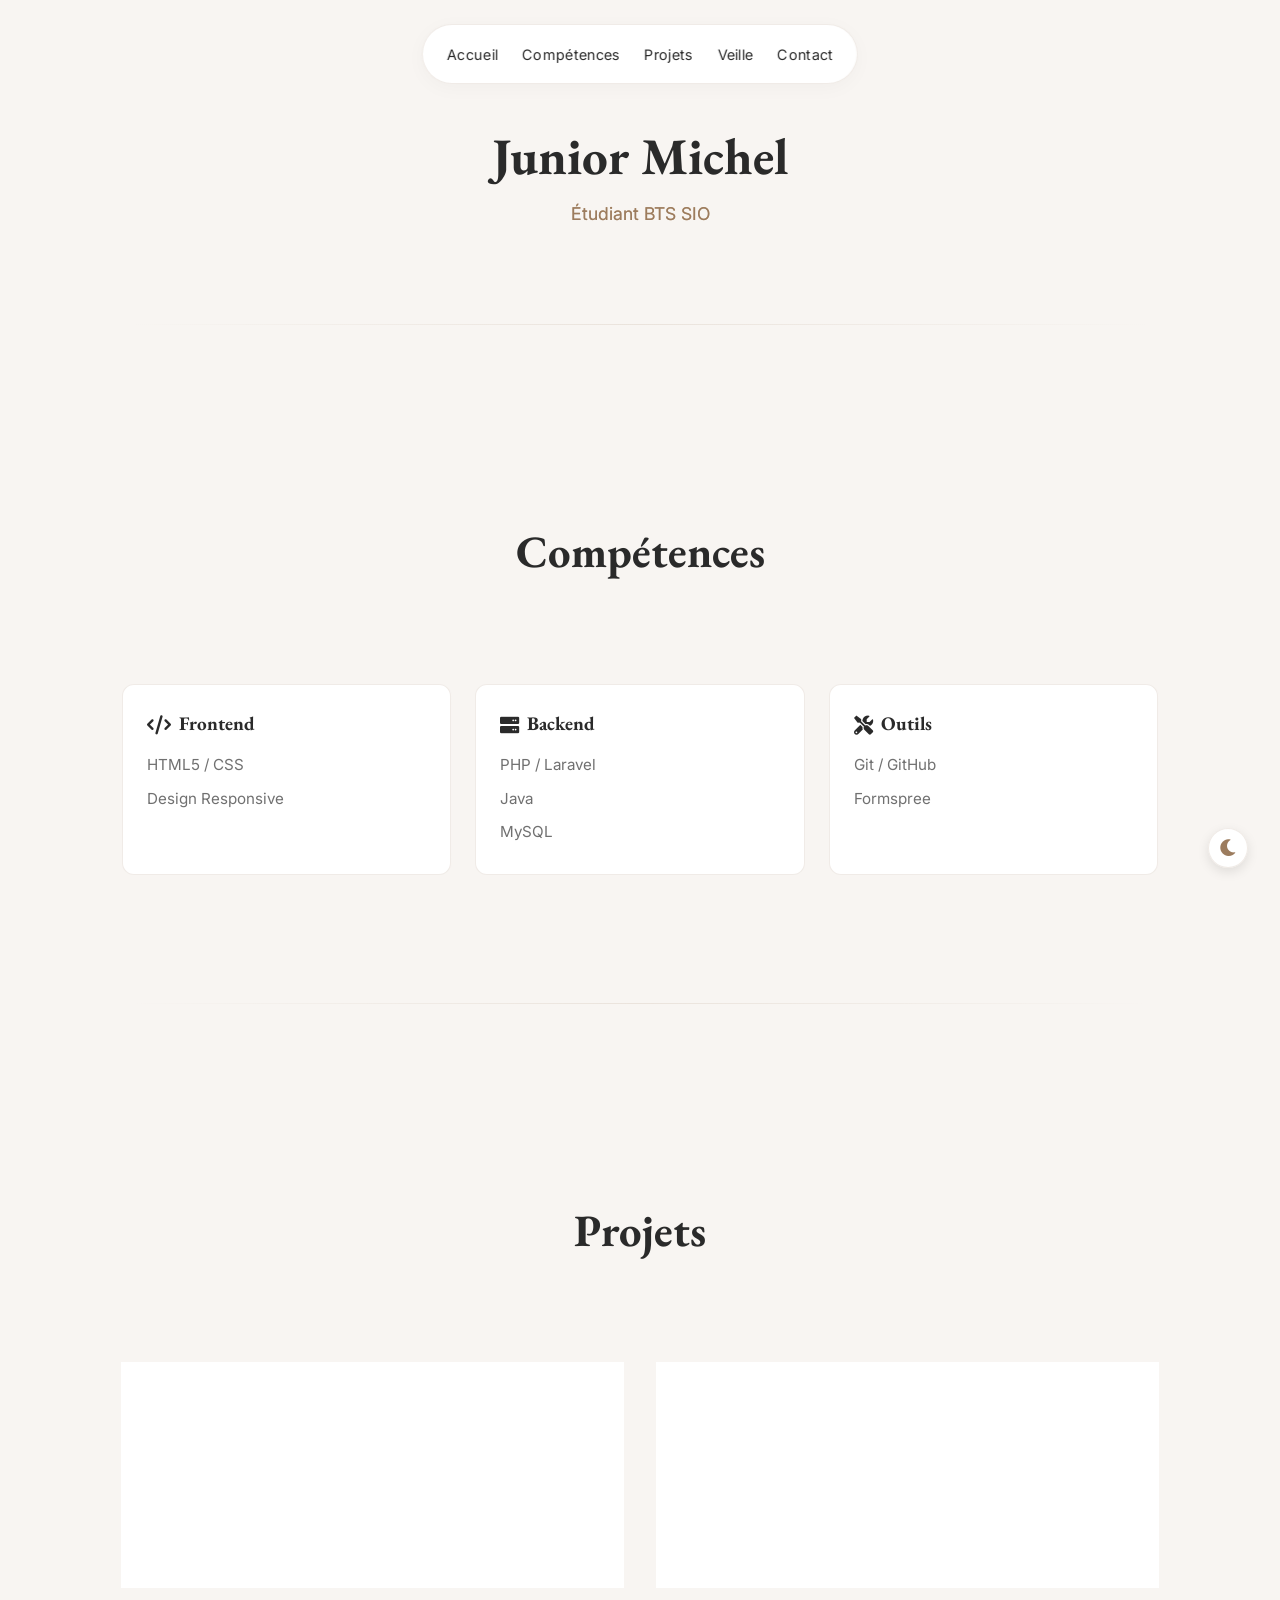
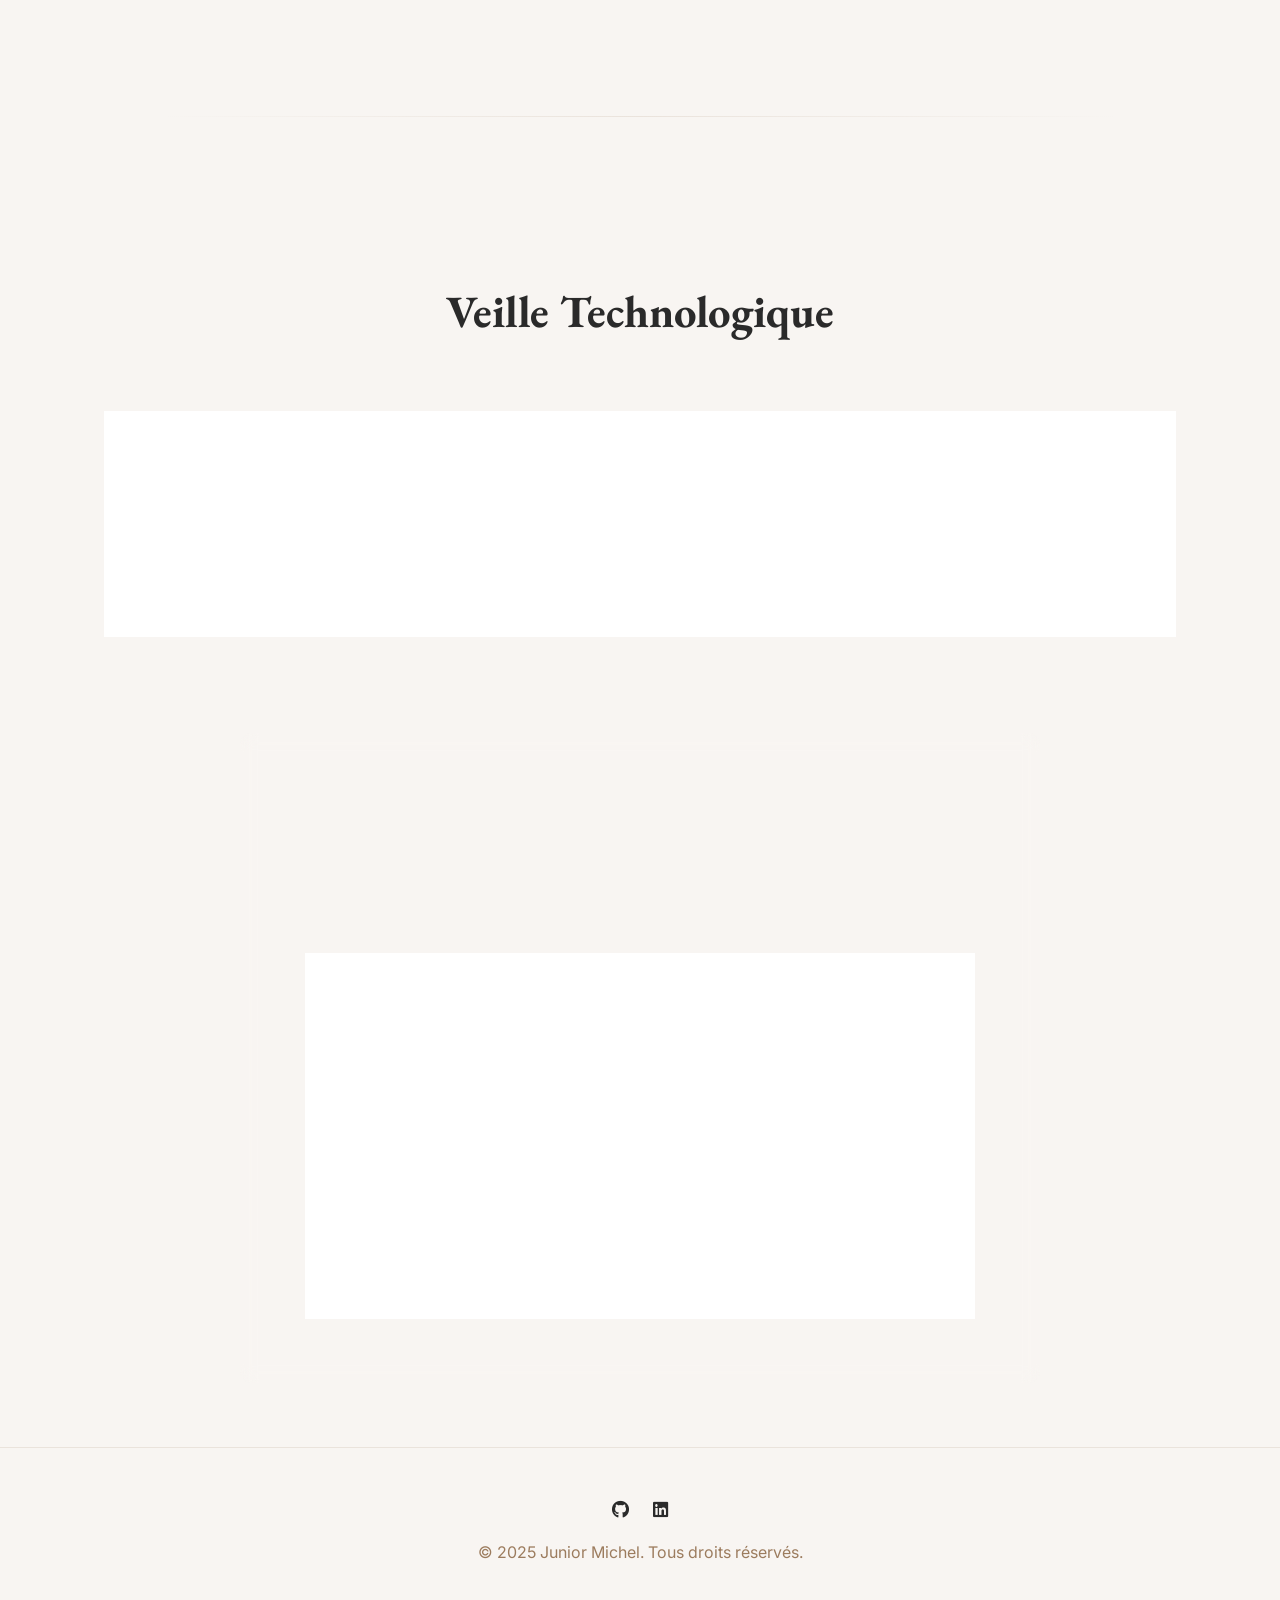
==== commit 8d7ab766: "modif footer liens" ====
--- a/index.html
+++ b/index.html
@@ -126,9 +126,8 @@
 
   <footer>
     <div class="social-links">
-      <a href="#"><i class="fab fa-github"></i></a>
-      <a href="#"><i class="fab fa-linkedin"></i></a>
-      <a href="#"><i class="far fa-envelope"></i></a>
+      <a href="https://github.com/Juy0"><i class="fab fa-github"></i></a>
+      <a href="https://www.linkedin.com/in/junior-michel/"><i class="fab fa-linkedin"></i></a>
     </div>
     <p style="color: var(--accent); margin-top: 1rem;">&copy; 2025 Junior Michel. Tous droits réservés.</p>
   </footer>
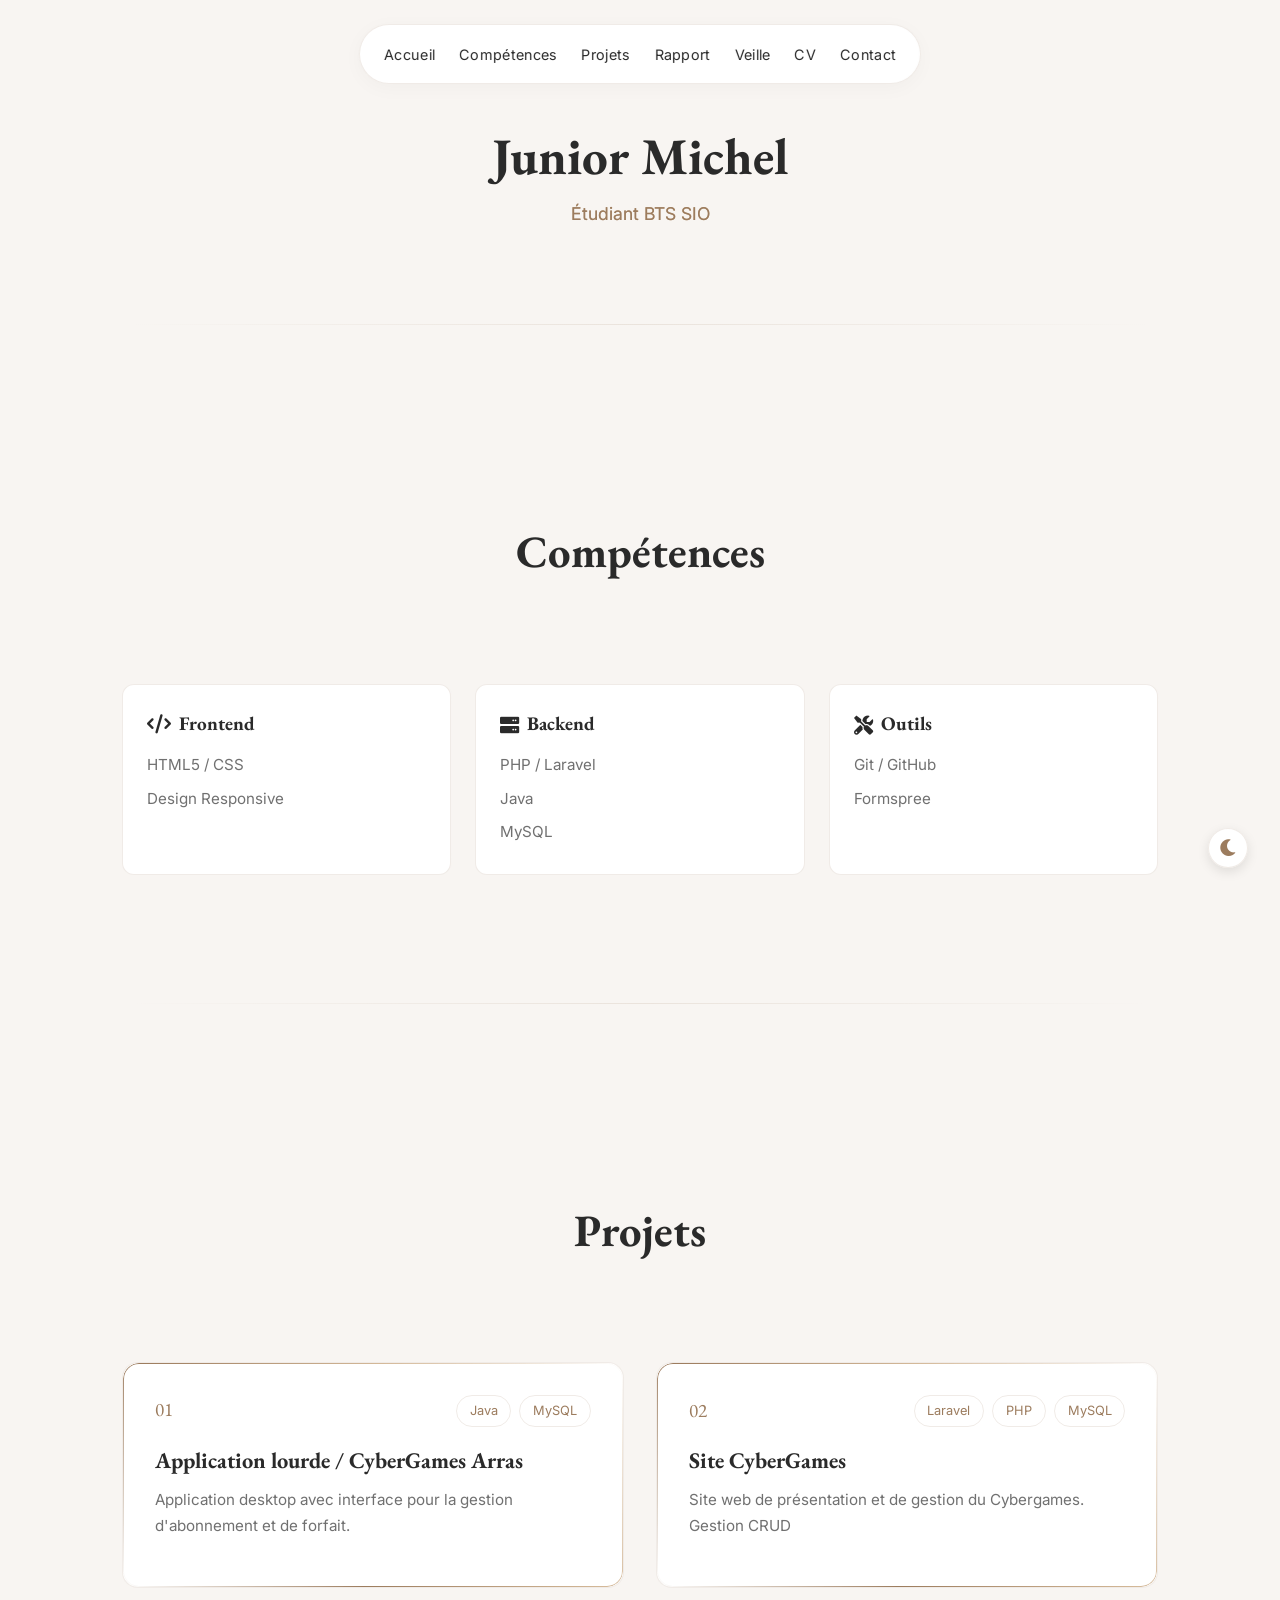
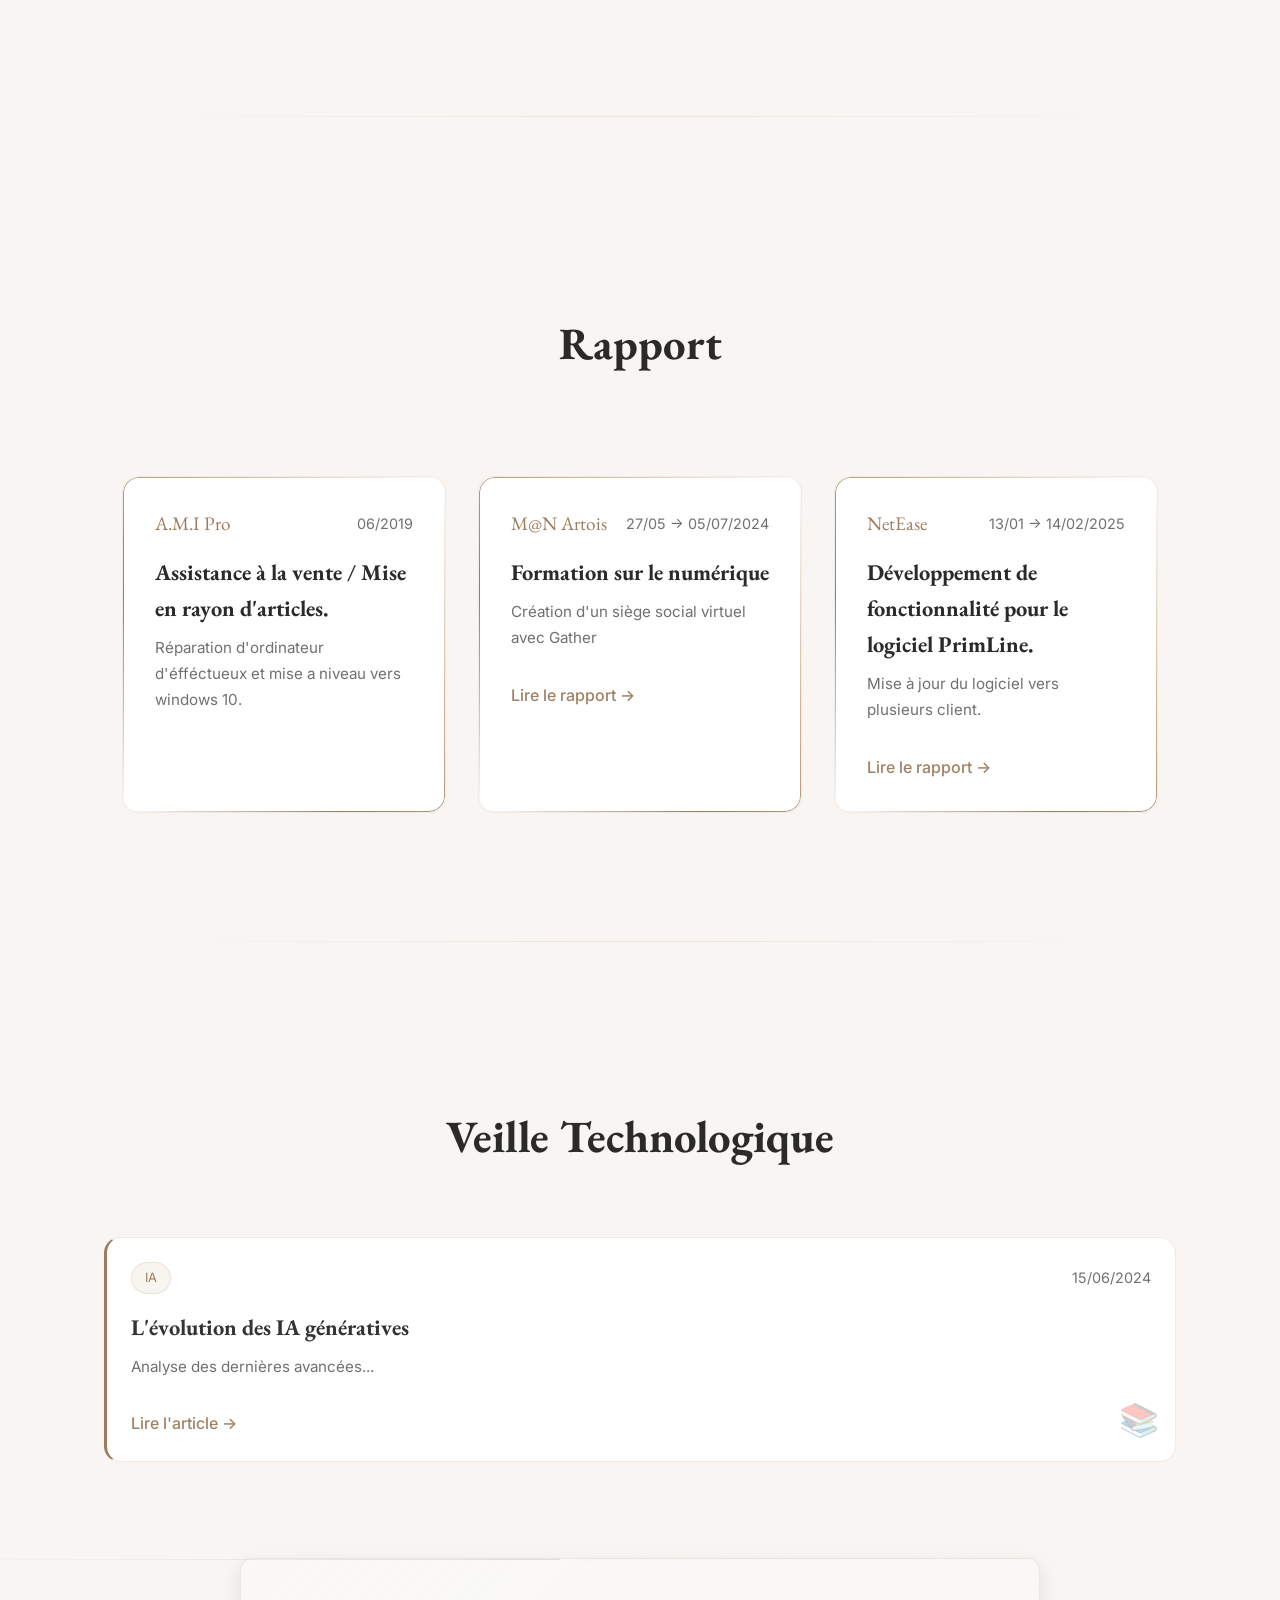
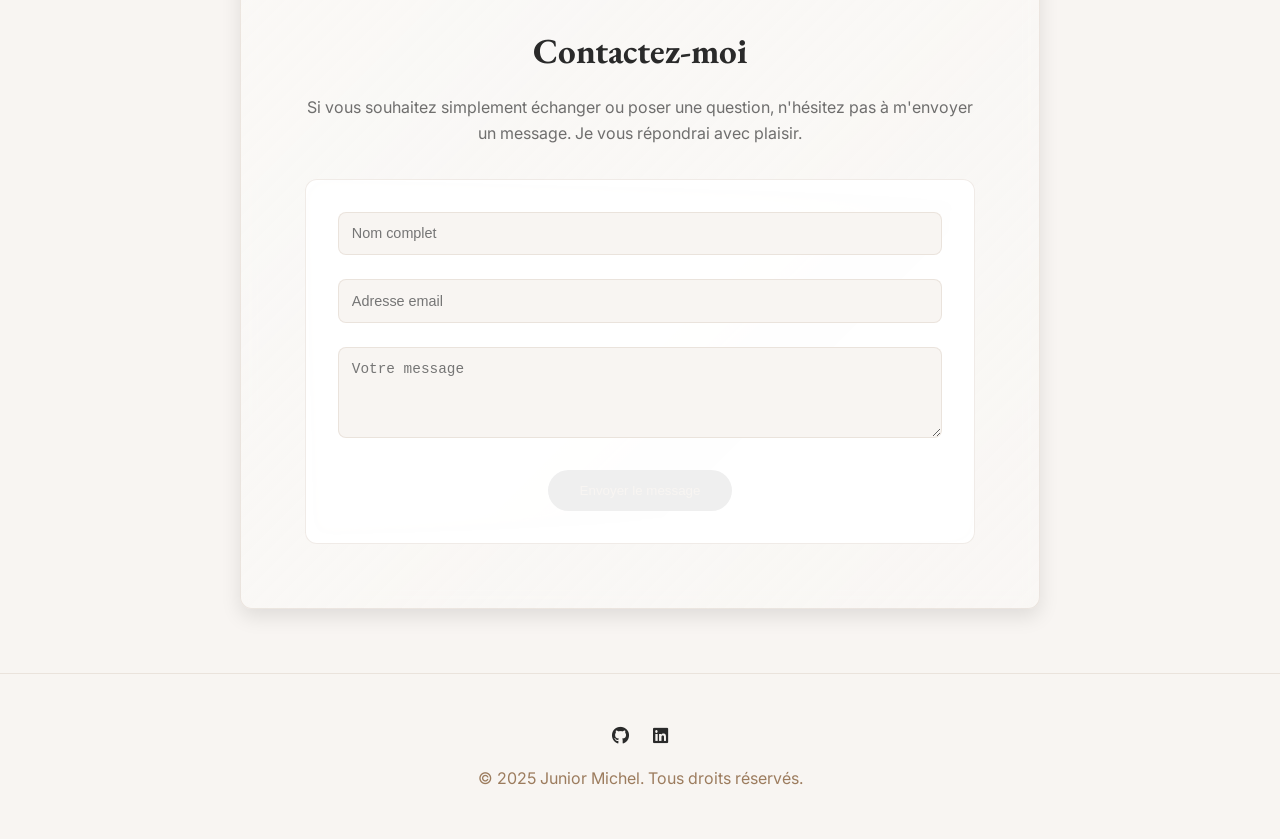
==== commit 98186ff3: "ajout cv + rapport de stage" ====
--- a/index.html
+++ b/index.html
@@ -17,8 +17,9 @@
     <a href="#accueil">Accueil</a>
     <a href="#competences">Compétences</a>
     <a href="#projets">Projets</a>
-    <a href="#veille">Veille
-    </a>
+    <a href="#rapport">Rapport</a>
+    <a href="#veille">Veille</a>
+    <a href="CV.pdf">CV</a>
     <a href="#contact">Contact</a>
   </nav>
 
@@ -87,6 +88,47 @@
       </div>
     </div>
   </section>
+
+
+
+
+  <section id="rapport">
+    <h2 class="section-title">Rapport</h2>
+
+    <div class="projects-grid">
+      <div class="project-card">
+        <div class="project-header">
+          <span class="project-number">A.M.I Pro</span>
+          <span class="veille-date">06/2019</span>
+        </div>
+        <h3 class="project-title">Assistance à la vente / Mise en rayon d'articles.</h3>
+        <p class="project-description">Réparation d'ordinateur d'éfféctueux et mise a niveau vers windows 10.</p>
+        
+      </div>
+      <div class="project-card">
+        <div class="project-header">
+          <span class="project-number">M@N Artois</span>
+          <span class="veille-date">27/05 → 05/07/2024</span>
+
+        </div>
+        <h3 class="project-title">Formation sur le numérique</h3>
+        <p class="project-description">Création d'un siège social virtuel avec Gather</p>
+        <a href="m@n.pdf" class="veille-link">Lire le rapport →</a>
+      </div>
+
+
+      <div class="project-card">
+        <div class="project-header">
+          <span class="project-number">NetEase</span>
+          <span class="veille-date">13/01 → 14/02/2025</span>
+        </div>
+        <h3 class="project-title">Développement de fonctionnalité pour le logiciel PrimLine.</h3>
+        <p class="project-description">Mise à jour du logiciel vers plusieurs client.</p>
+        <a href="netease.pdf" class="veille-link">Lire le rapport →</a>
+      </div>
+    </div>
+  </section>
+
 
   <section id="veille">
     <h2 class="section-title">Veille Technologique</h2>
@@ -173,13 +215,43 @@
 
     // Navigation fluide
     document.querySelectorAll('a[href^="#"]').forEach(anchor => {
-      anchor.addEventListener('click', function (e) {
-        e.preventDefault();
-        document.querySelector(this.getAttribute('href')).scrollIntoView({
-          behavior: 'smooth'
-        });
-      });
-    });
+    anchor.addEventListener('click', function (e) {
+      e.preventDefault();
+
+
+      const targetId = this.getAttribute('href').substring(1); // Obtient l'ID de la cible
+      const targetElement = document.getElementById(targetId);
+
+
+      if (targetElement) {
+        const targetPosition = targetElement.getBoundingClientRect().top + window.pageYOffset;
+        const startPosition = window.pageYOffset;
+        const distance = targetPosition - startPosition;
+        let startTime = null;
+
+
+        function animation(currentTime) {
+          if (startTime === null) startTime = currentTime;
+          const timeElapsed = currentTime - startTime;
+          const run = ease(timeElapsed, startPosition, distance, 850); // 2000ms = 2s
+          window.scrollTo(0, run);
+          if (timeElapsed < 850) requestAnimationFrame(animation);
+        }
+
+
+        function ease(t, b, c, d) {
+          t /= d / 2;
+          if (t < 1) return c / 2 * t * t + b;
+          t--;
+          return -c / 2 * (t * (t - 2) - 1) + b;
+        }
+
+
+        requestAnimationFrame(animation);
+      }
+    });
+  });
+
 
 
     // Mail 
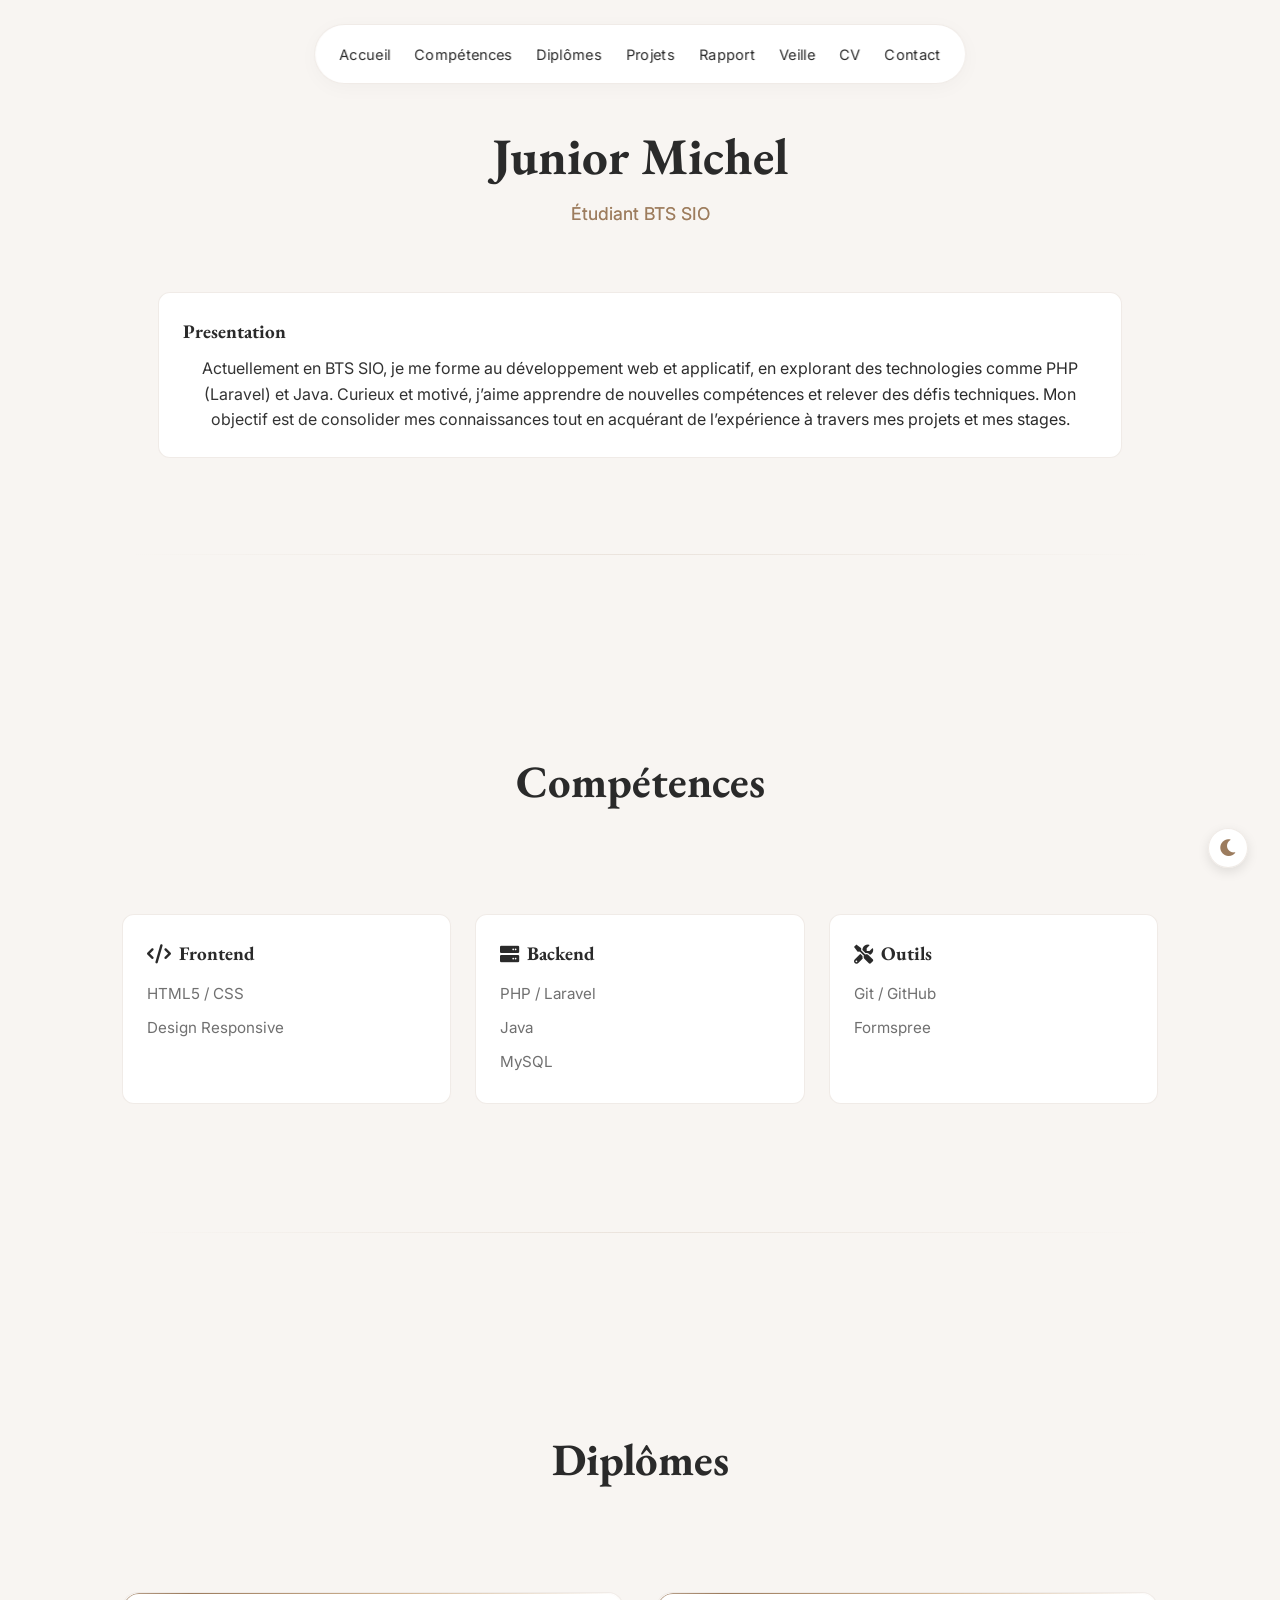
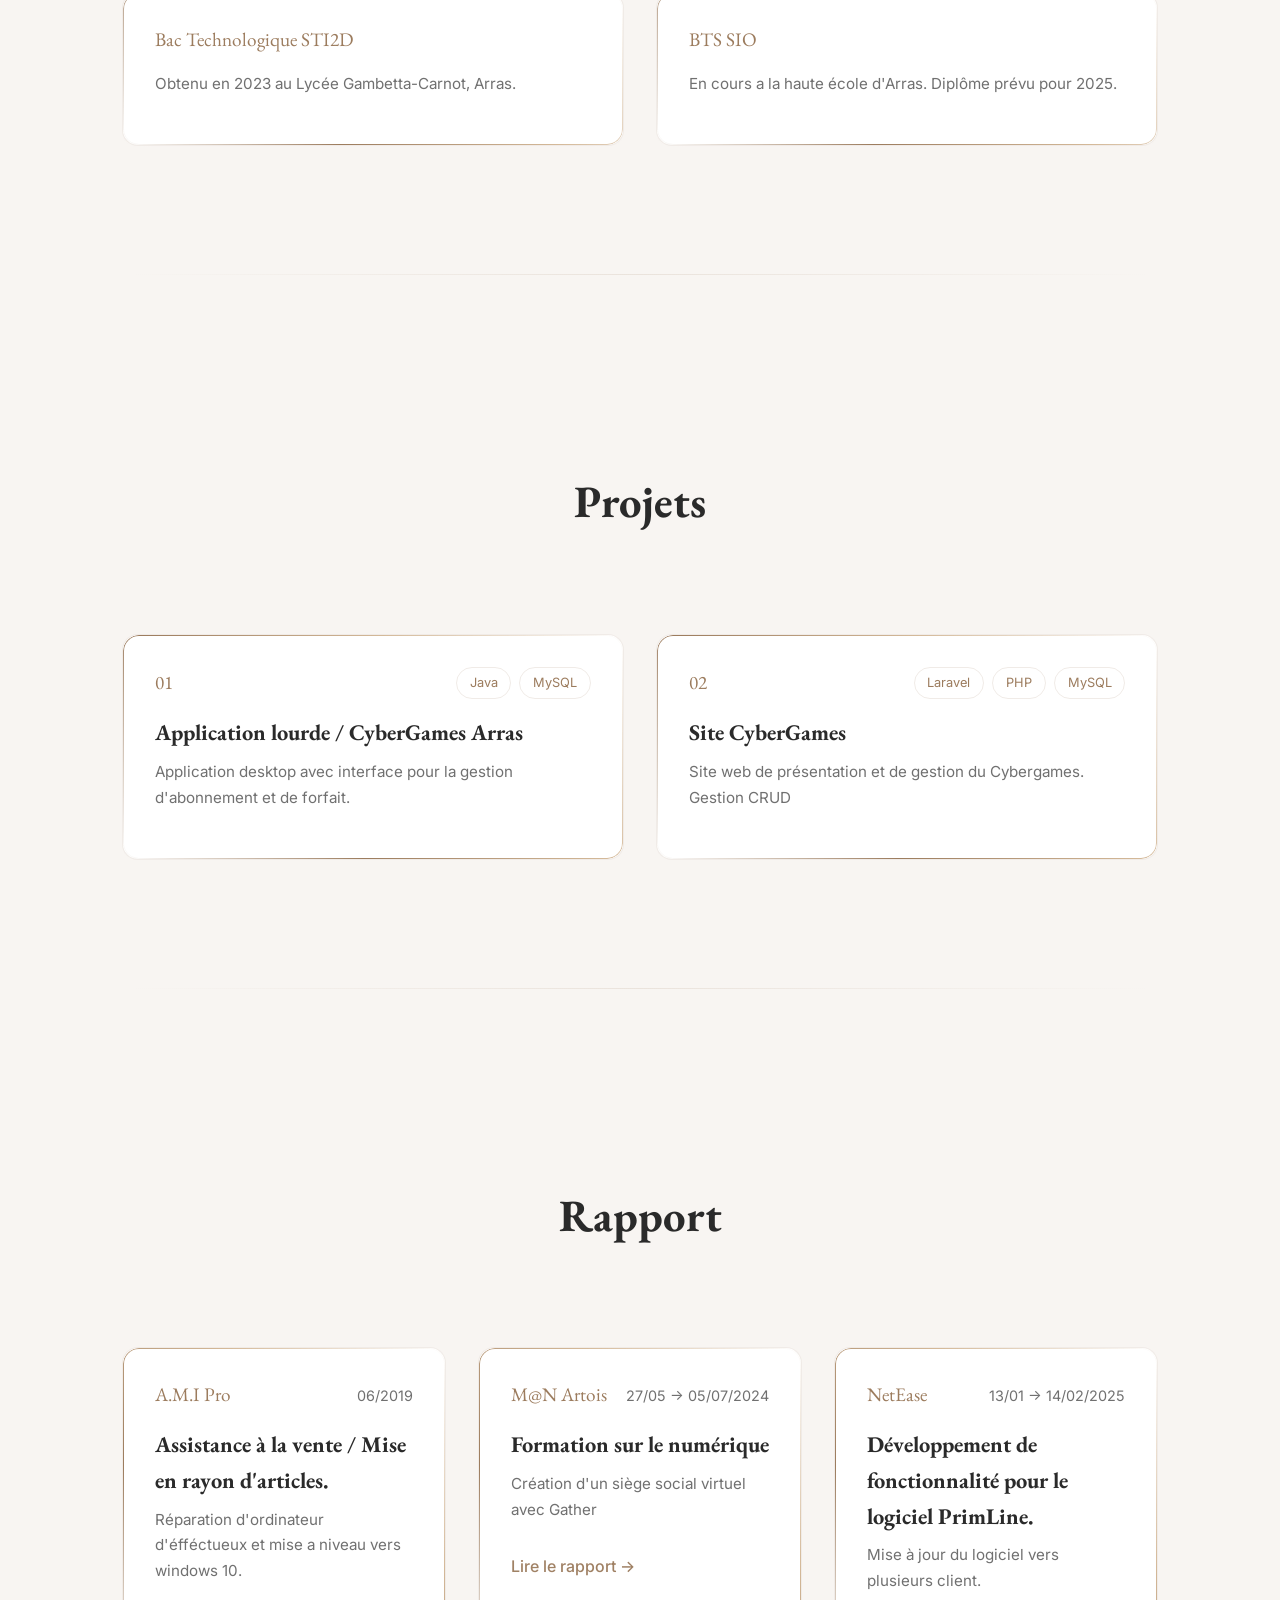
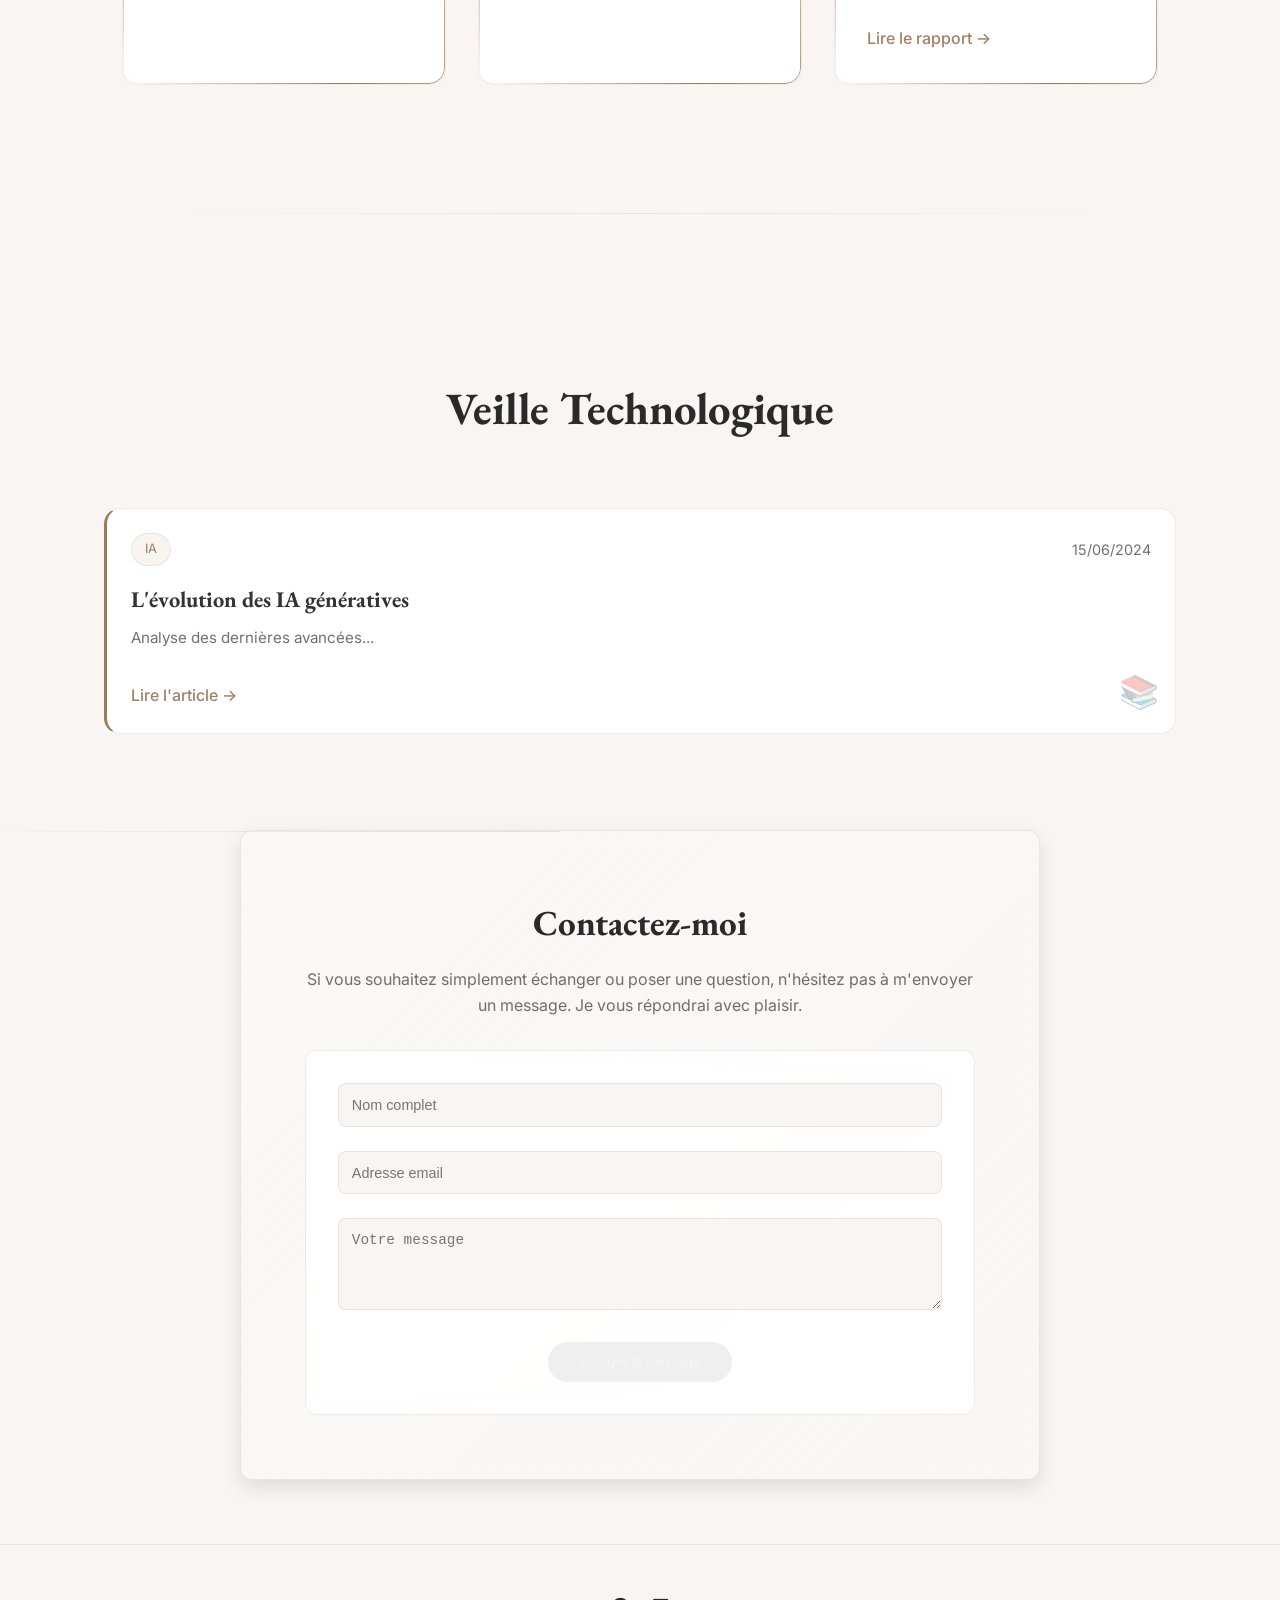
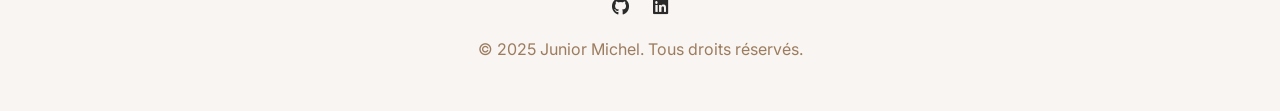
==== commit 1f86e5f8: "ajout diplomes + presentation bref" ====
--- a/index.html
+++ b/index.html
@@ -16,6 +16,7 @@
   <nav class="nav-glass">
     <a href="#accueil">Accueil</a>
     <a href="#competences">Compétences</a>
+    <a href="#diplomes">Diplômes</a>
     <a href="#projets">Projets</a>
     <a href="#rapport">Rapport</a>
     <a href="#veille">Veille</a>
@@ -26,7 +27,15 @@
   <section class="hero" id="accueil">
     <h1 class="hero-title">Junior Michel</h1>
     <p class="hero-subtitle">Étudiant BTS SIO</p>
-  </section>
+    <div class="skills-grid">
+      <div class="skill-card">
+        <h3 class="skill-title"></i> Presentation</h3>
+        <p>Actuellement en BTS SIO, je me forme au développement web et applicatif, en explorant des technologies comme PHP (Laravel) et Java. 
+          Curieux et motivé, j’aime apprendre de nouvelles compétences et relever des défis techniques. 
+          Mon objectif est de consolider mes connaissances tout en acquérant de l’expérience à travers mes projets et mes stages.</p>
+      </div>
+  </section>
+
 
   <section id="competences">
     <h2 class="section-title">Compétences</h2>
@@ -36,7 +45,6 @@
         <h3 class="skill-title"><i class="fas fa-code"></i> Frontend</h3>
         <ul class="skill-items">
           <li class="skill-item">HTML5 / CSS</li>
-          
           <li class="skill-item">Design Responsive</li>
         </ul>
       </div>
@@ -52,11 +60,36 @@
         <h3 class="skill-title"><i class="fas fa-tools"></i> Outils</h3>
         <ul class="skill-items">
           <li class="skill-item">Git / GitHub</li>
-          <li class="skill-item">Formspree</li> 
-          
+          <li class="skill-item">Formspree</li>
         </ul>
       </div>
     </div>
+  </section>
+
+
+  
+
+  <section id="diplomes">
+    <h2 class="section-title">Diplômes</h2>
+  <div class="projects-grid">
+    <div class="project-card">
+      <div class="project-header">
+        <span class="project-number">Bac Technologique STI2D</span>
+        
+      </div>
+      
+      
+      <p class="project-description">Obtenu en 2023 au Lycée Gambetta-Carnot, Arras.</p>
+    </div>
+    <div class="project-card">
+      <div class="project-header">
+        <span class="project-number">BTS SIO</span>
+        
+      </div>
+      
+      <p class="project-description">En cours a la haute école d'Arras. Diplôme prévu pour 2025.</p>
+    </div>
+  </div>
   </section>
 
   <section id="projets">
@@ -89,9 +122,6 @@
     </div>
   </section>
 
-
-
-
   <section id="rapport">
     <h2 class="section-title">Rapport</h2>
 
@@ -103,20 +133,16 @@
         </div>
         <h3 class="project-title">Assistance à la vente / Mise en rayon d'articles.</h3>
         <p class="project-description">Réparation d'ordinateur d'éfféctueux et mise a niveau vers windows 10.</p>
-        
       </div>
       <div class="project-card">
         <div class="project-header">
           <span class="project-number">M@N Artois</span>
           <span class="veille-date">27/05 → 05/07/2024</span>
-
         </div>
         <h3 class="project-title">Formation sur le numérique</h3>
         <p class="project-description">Création d'un siège social virtuel avec Gather</p>
         <a href="m@n.pdf" class="veille-link">Lire le rapport →</a>
       </div>
-
-
       <div class="project-card">
         <div class="project-header">
           <span class="project-number">NetEase</span>
@@ -128,7 +154,6 @@
       </div>
     </div>
   </section>
-
 
   <section id="veille">
     <h2 class="section-title">Veille Technologique</h2>
@@ -206,7 +231,7 @@
       });
     });
 
-    document.querySelectorAll('.skill-card, .project-card').forEach((el) => {
+    document.querySelectorAll('.skill-card, .project-card, .diplome-card').forEach((el) => {
       el.style.opacity = 0;
       el.style.transform = 'translateY(20px)';
       el.style.transition = 'all 0.4s ease-out';
@@ -218,17 +243,14 @@
     anchor.addEventListener('click', function (e) {
       e.preventDefault();
 
-
       const targetId = this.getAttribute('href').substring(1); // Obtient l'ID de la cible
       const targetElement = document.getElementById(targetId);
-
 
       if (targetElement) {
         const targetPosition = targetElement.getBoundingClientRect().top + window.pageYOffset;
         const startPosition = window.pageYOffset;
         const distance = targetPosition - startPosition;
         let startTime = null;
-
 
         function animation(currentTime) {
           if (startTime === null) startTime = currentTime;
@@ -238,7 +260,6 @@
           if (timeElapsed < 850) requestAnimationFrame(animation);
         }
 
-
         function ease(t, b, c, d) {
           t /= d / 2;
           if (t < 1) return c / 2 * t * t + b;
@@ -246,21 +267,18 @@
           return -c / 2 * (t * (t - 2) - 1) + b;
         }
 
-
         requestAnimationFrame(animation);
       }
     });
   });
 
-
-
-    // Mail 
+    // Mail
     const form = document.getElementById('myForm');
     const formStatus = document.getElementById('form-status');
 
     form.addEventListener('submit', async (e) => {
       e.preventDefault();
-      
+
       const submitBtn = form.querySelector('button[type="submit"]');
       submitBtn.disabled = true;
       submitBtn.textContent = 'Envoi en cours...';
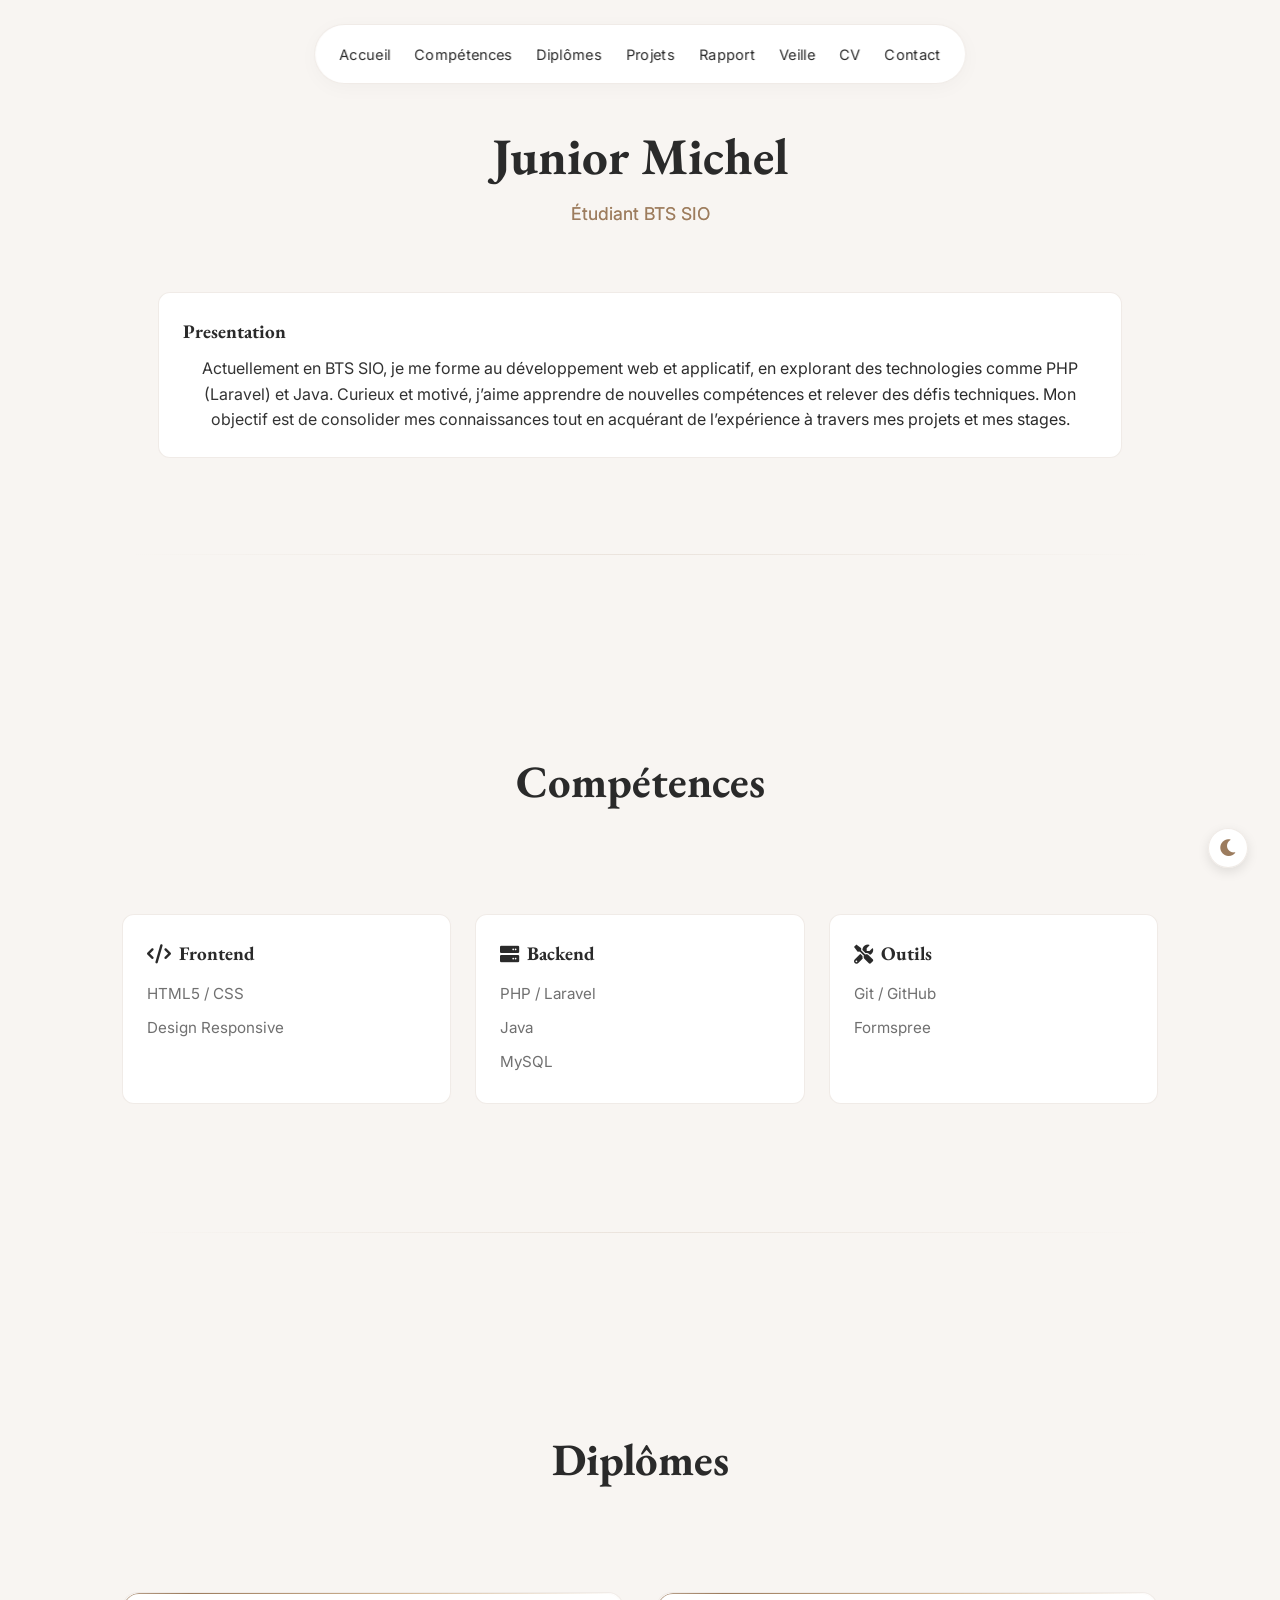
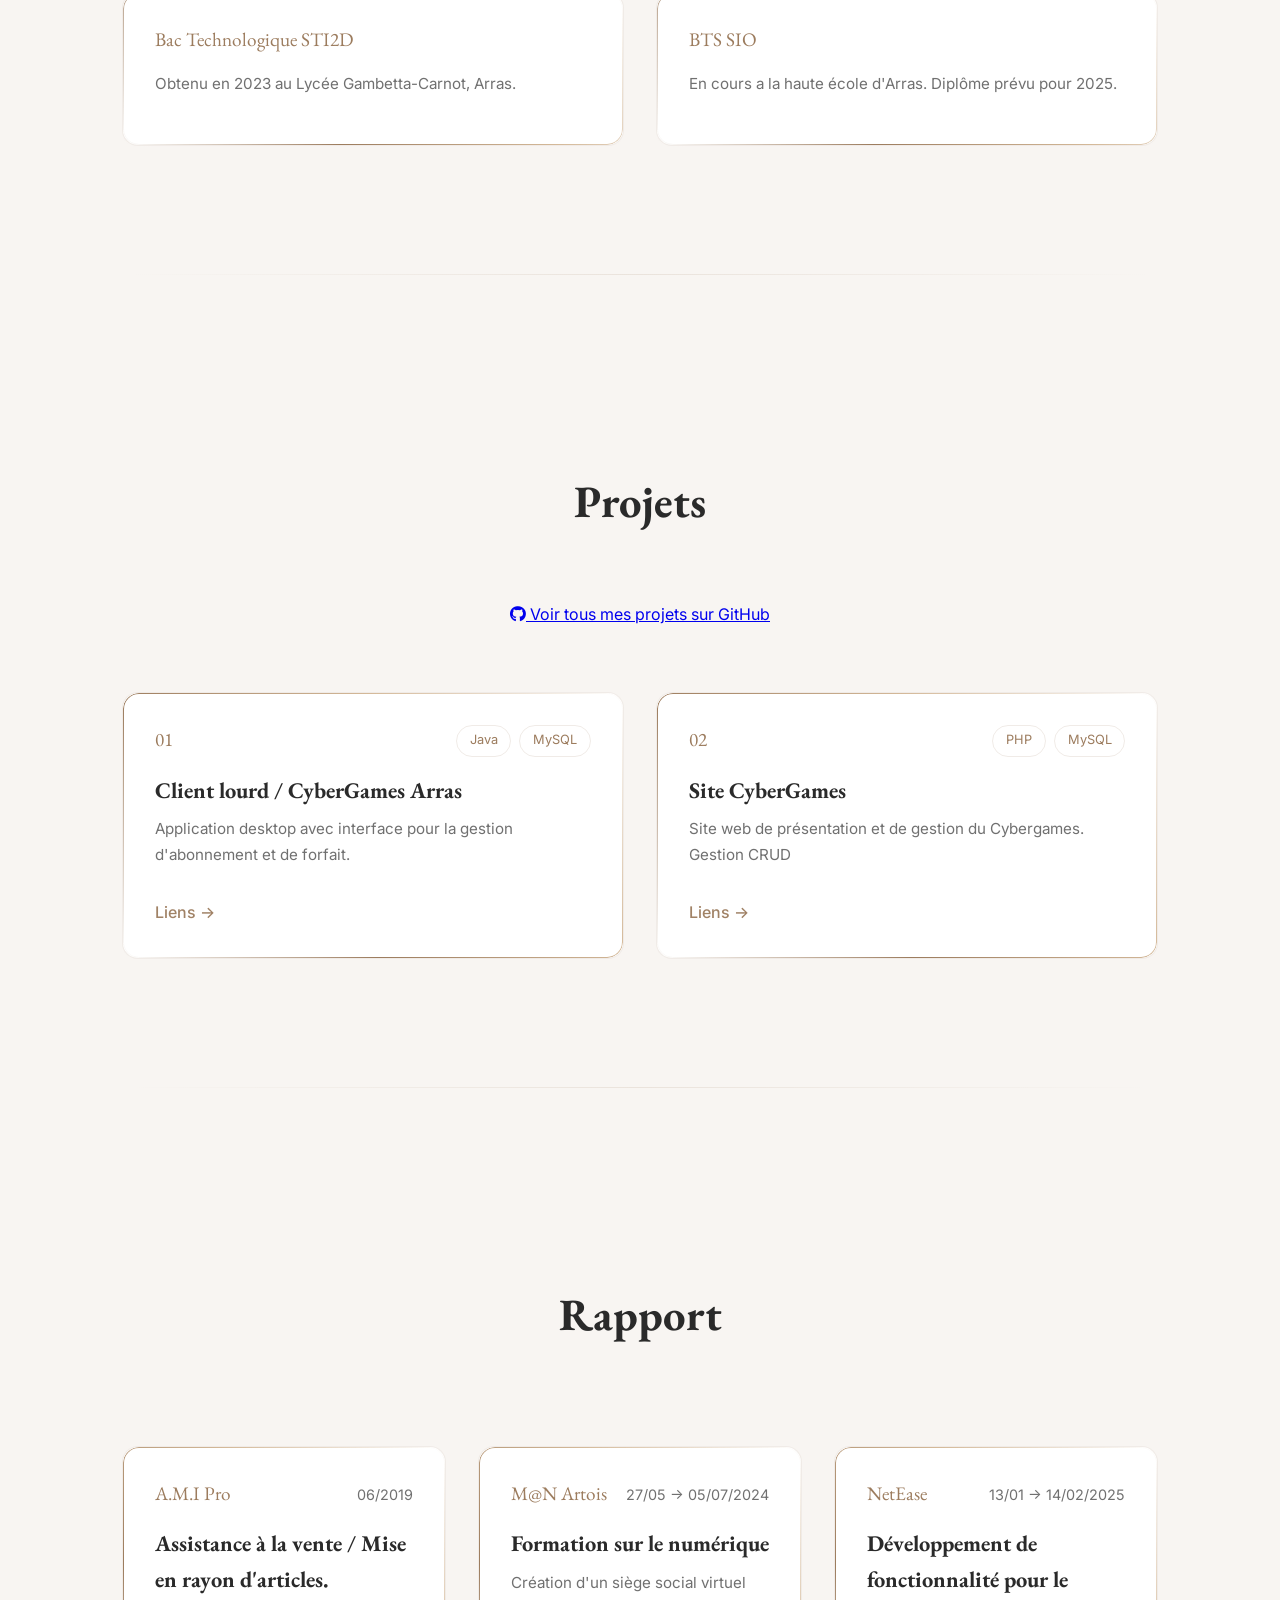
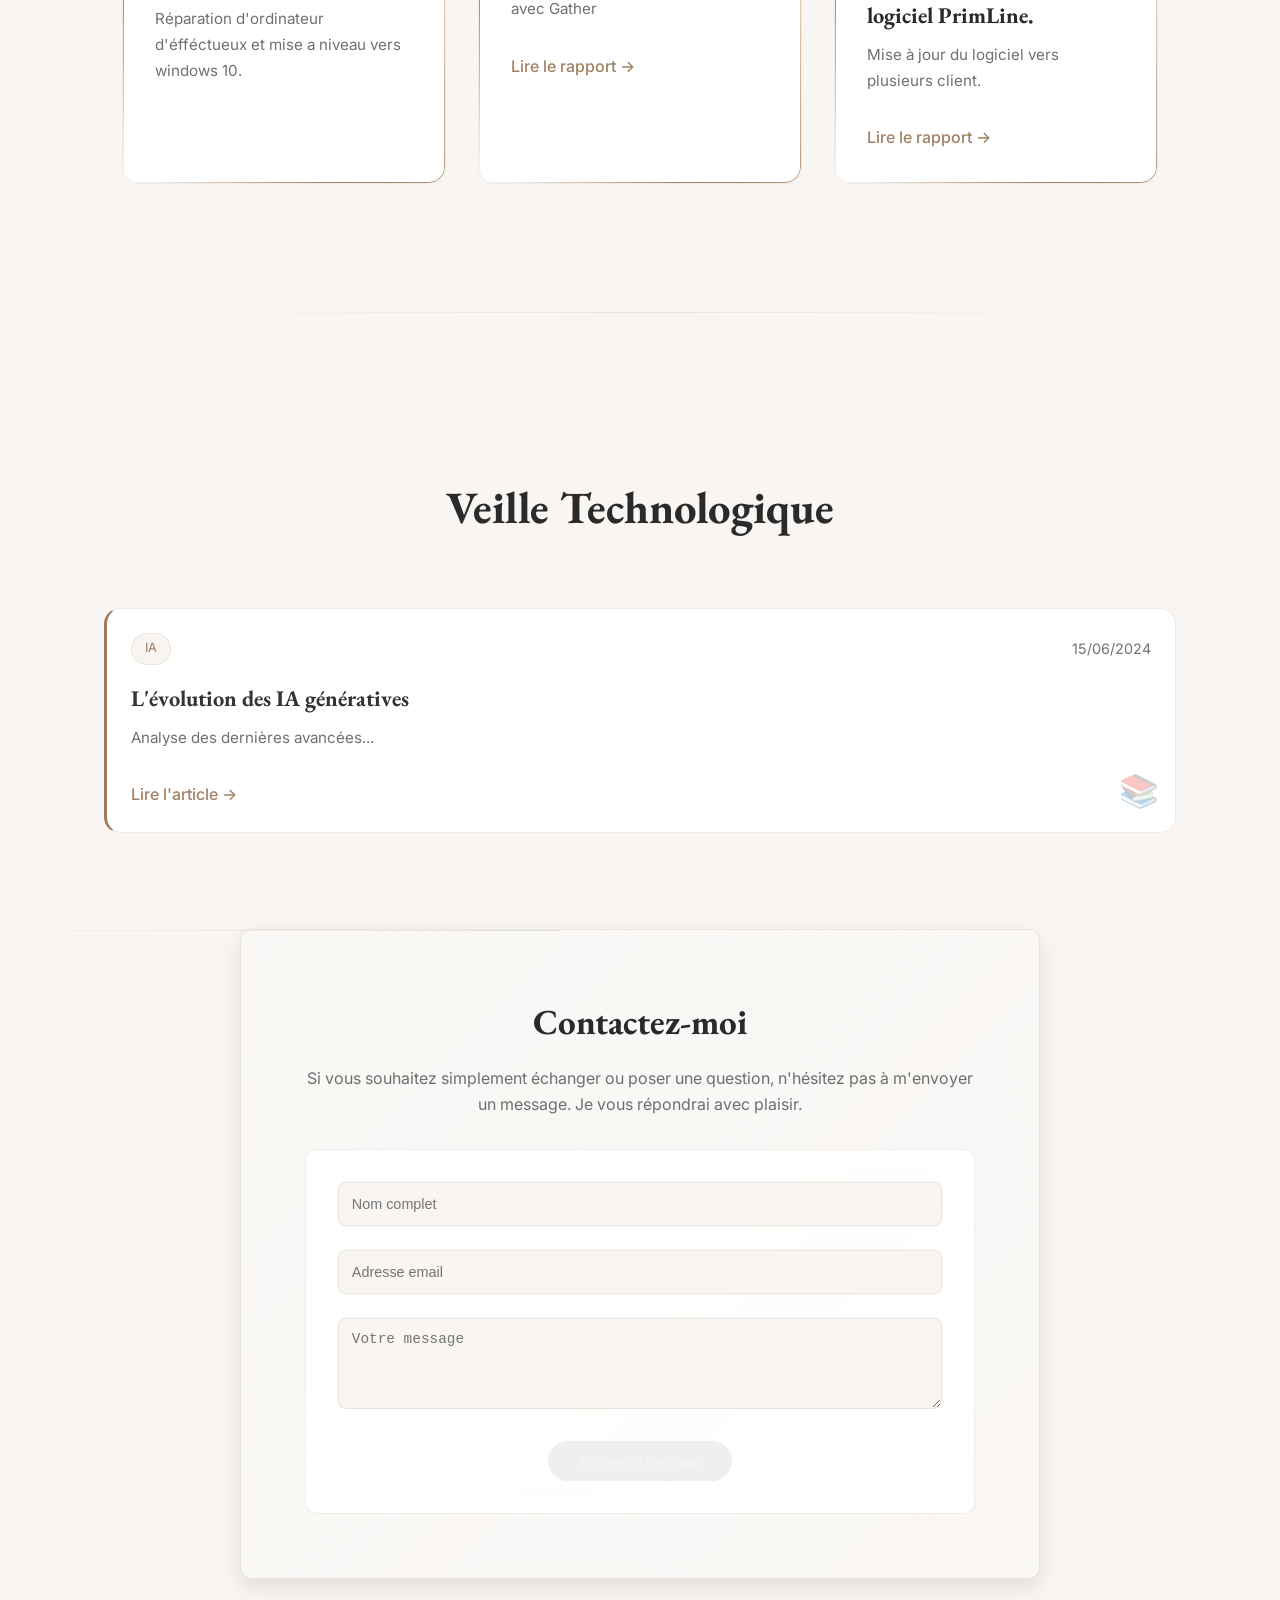
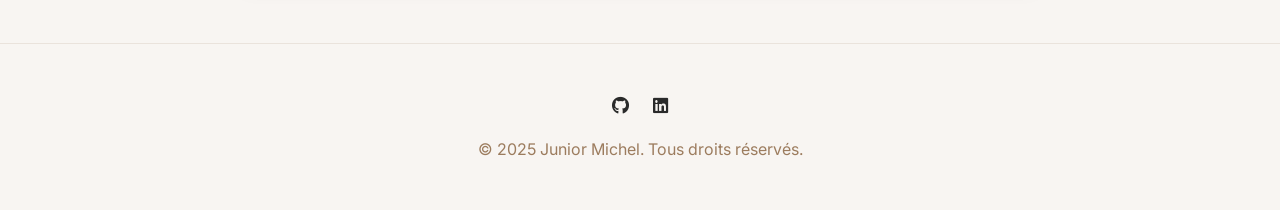
==== commit 4f4cabec: "mise a joour design du site" ====
--- a/index.html
+++ b/index.html
@@ -30,8 +30,8 @@
     <div class="skills-grid">
       <div class="skill-card">
         <h3 class="skill-title"></i> Presentation</h3>
-        <p>Actuellement en BTS SIO, je me forme au développement web et applicatif, en explorant des technologies comme PHP (Laravel) et Java. 
-          Curieux et motivé, j’aime apprendre de nouvelles compétences et relever des défis techniques. 
+        <p>Actuellement en BTS SIO, je me forme au développement web et applicatif, en explorant des technologies comme PHP (Laravel) et Java.
+          Curieux et motivé, j’aime apprendre de nouvelles compétences et relever des défis techniques.
           Mon objectif est de consolider mes connaissances tout en acquérant de l’expérience à travers mes projets et mes stages.</p>
       </div>
   </section>
@@ -67,7 +67,7 @@
   </section>
 
 
-  
+
 
   <section id="diplomes">
     <h2 class="section-title">Diplômes</h2>
@@ -75,18 +75,18 @@
     <div class="project-card">
       <div class="project-header">
         <span class="project-number">Bac Technologique STI2D</span>
-        
-      </div>
-      
-      
+
+      </div>
+
+
       <p class="project-description">Obtenu en 2023 au Lycée Gambetta-Carnot, Arras.</p>
     </div>
     <div class="project-card">
       <div class="project-header">
         <span class="project-number">BTS SIO</span>
-        
-      </div>
-      
+
+      </div>
+
       <p class="project-description">En cours a la haute école d'Arras. Diplôme prévu pour 2025.</p>
     </div>
   </div>
@@ -94,6 +94,11 @@
 
   <section id="projets">
     <h2 class="section-title">Projets</h2>
+    <div style="text-align: center; margin-bottom: 2rem;">
+      <a href="https://github.com/Juy0" class="github-link" target="_blank">
+        <i class="fab fa-github"></i> Voir tous mes projets sur GitHub
+      </a>
+    </div>
 
     <div class="projects-grid">
       <div class="project-card">
@@ -104,20 +109,21 @@
             <span class="project-tag">MySQL</span>
           </div>
         </div>
-        <h3 class="project-title">Application lourde / CyberGames Arras</h3>
+        <h3 class="project-title">Client lourd / CyberGames Arras</h3>
         <p class="project-description">Application desktop avec interface pour la gestion d'abonnement et de forfait.</p>
+        <a href="https://github.com/Juy0/cybergames22" class="veille-link">Liens →</a>
       </div>
       <div class="project-card">
         <div class="project-header">
           <span class="project-number">02</span>
           <div class="project-tags">
-            <span class="project-tag">Laravel</span>
             <span class="project-tag">PHP</span>
             <span class="project-tag">MySQL</span>
           </div>
         </div>
         <h3 class="project-title">Site CyberGames</h3>
         <p class="project-description">Site web de présentation et de gestion du Cybergames. Gestion CRUD</p>
+        <a href="https://github.com/Juy0/cyber" class="veille-link">Liens →</a>
       </div>
     </div>
   </section>
--- a/styles/styles.css
+++ b/styles/styles.css
@@ -656,8 +656,11 @@
   transition: width 0.4s ease;
 }
 
-.section-title:hover::after {
-  width: 100%;
+.form-status.error {
+    display: block;
+    background: rgba(231, 76, 60, 0.1);
+    border: 2px solid #e74c3c;
+    color: #e74c3c;
 }
 
 /* Version mobile */
